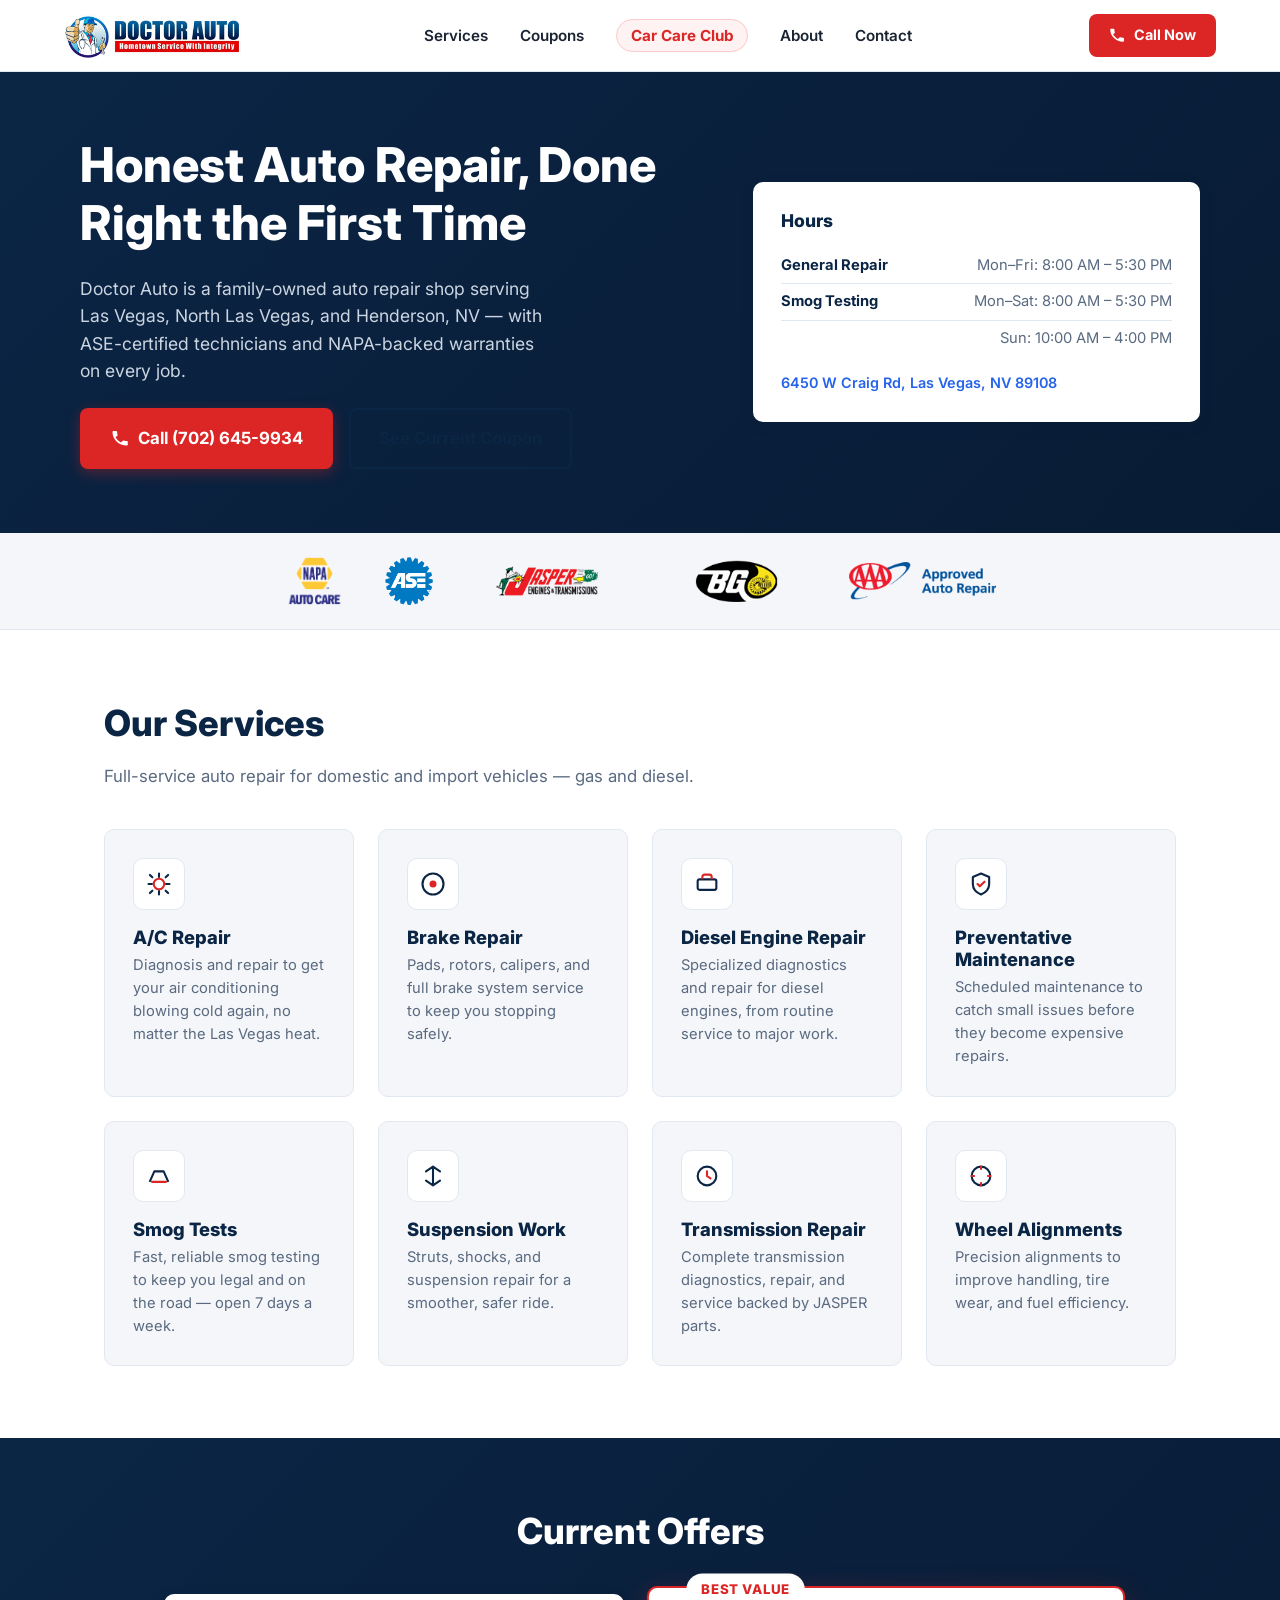
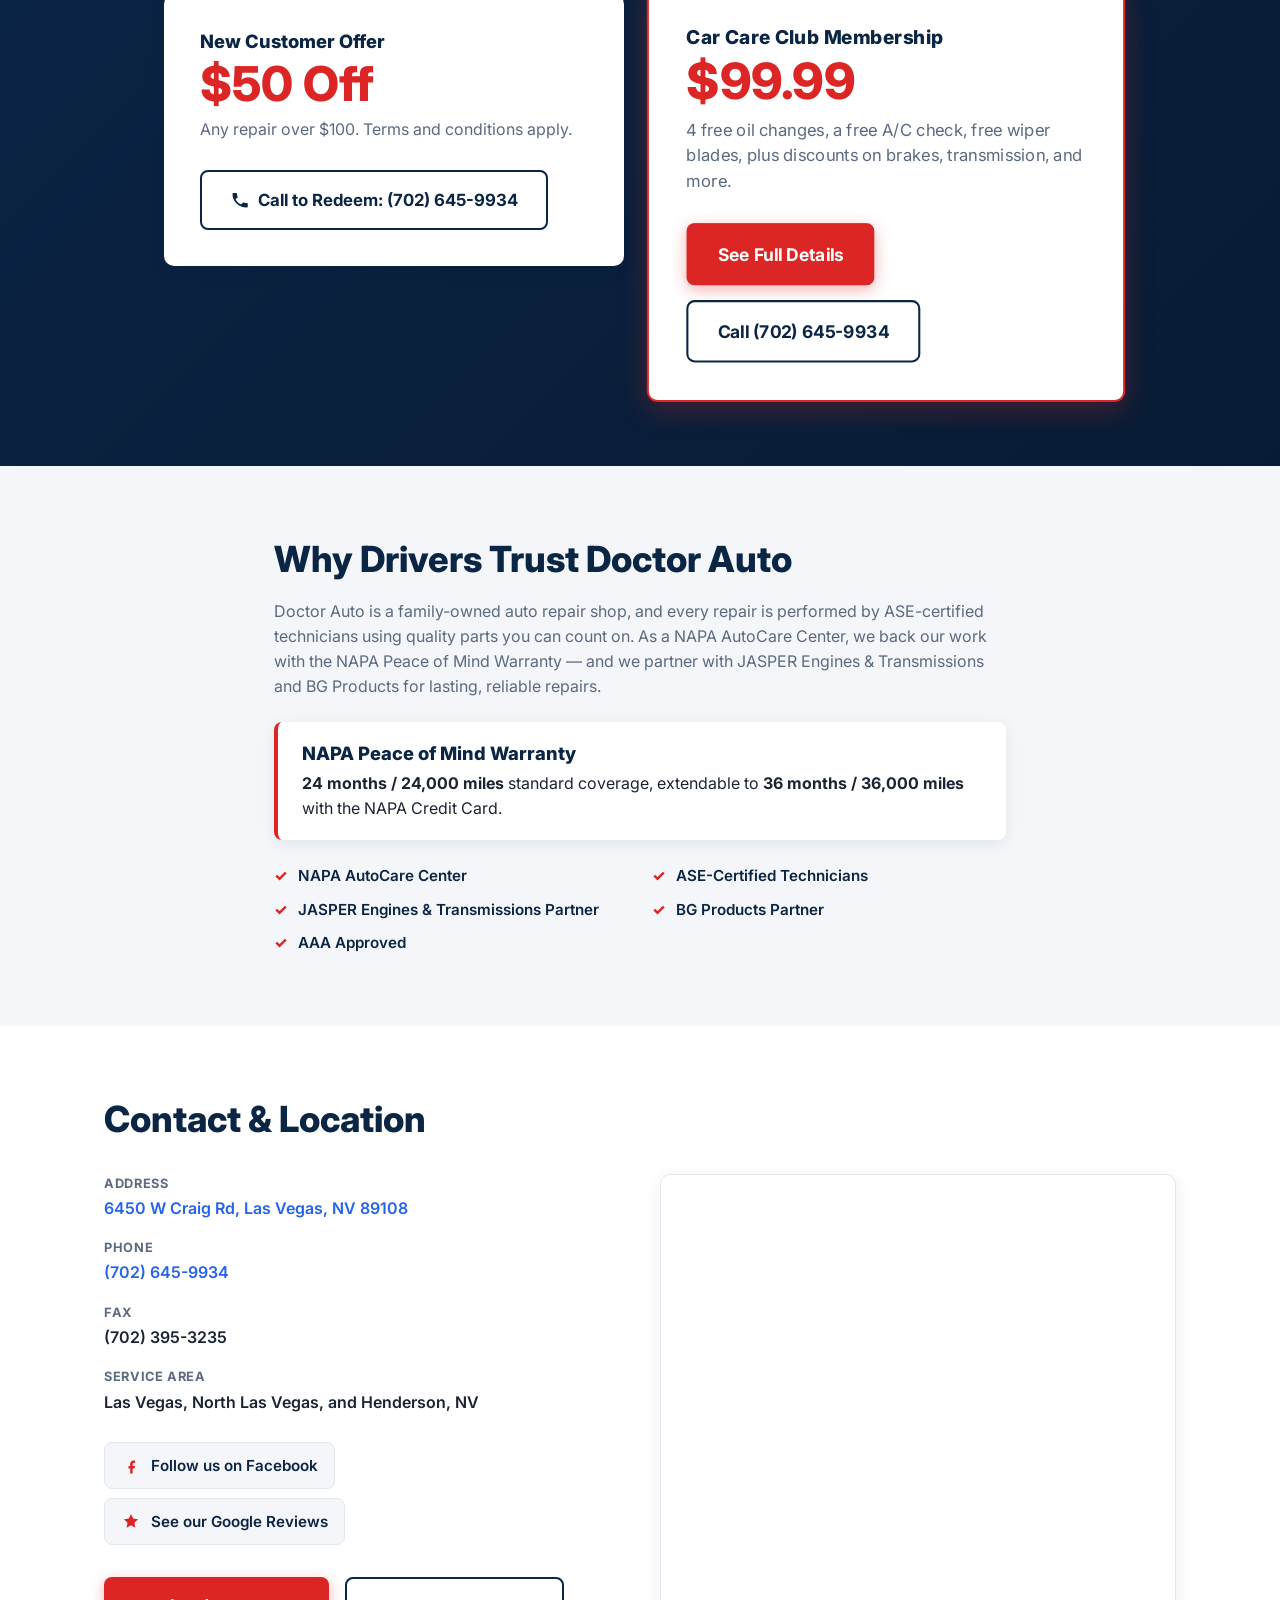
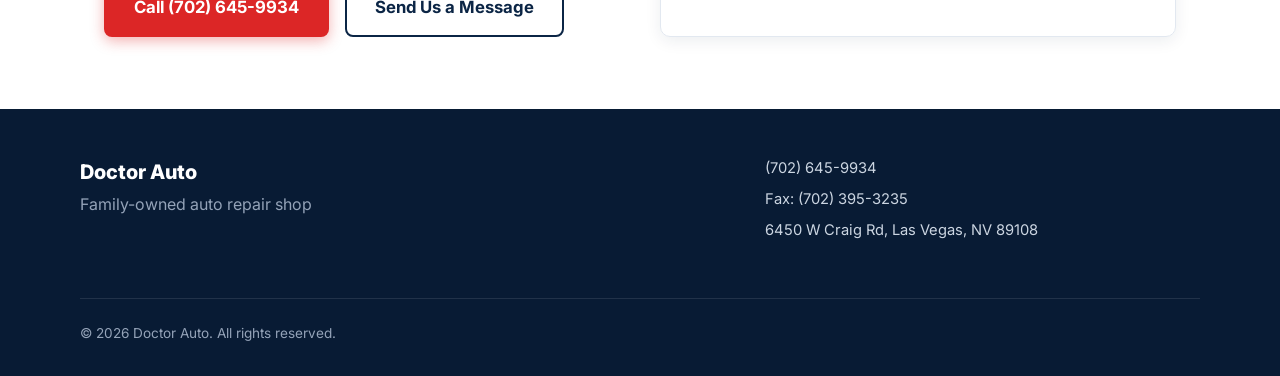
==== index.html @ 476d2a4f "Initial commit: Doctor Auto marketing site Single-page site with homepage, Car Care Club page, and F" ====
<!DOCTYPE html>
<html lang="en">
<head>
<meta charset="UTF-8">
<meta name="viewport" content="width=device-width, initial-scale=1.0">
<title>Doctor Auto | Auto Repair Las Vegas, NV</title>
<meta name="description" content="Doctor Auto is a family-owned auto repair shop in Las Vegas, NV serving Las Vegas, North Las Vegas, and Henderson. ASE-certified technicians, NAPA AutoCare Center. Brakes, transmissions, A/C, smog tests, and more.">
<meta name="theme-color" content="#0b2545">
<link rel="preconnect" href="https://fonts.googleapis.com">
<link rel="preconnect" href="https://fonts.gstatic.com" crossorigin>
<link href="https://fonts.googleapis.com/css2?family=Inter:wght@400;500;600;700;800&display=swap" rel="stylesheet">
<link rel="stylesheet" href="styles.css">
</head>
<body>

<a class="skip-link" href="#main">Skip to content</a>

<header class="site-header" id="site-header">
  <div class="header-inner">
    <a href="#top" class="logo" aria-label="Doctor Auto home">
      <img src="assets/logo.png" alt="Doctor Auto - Hometown Service With Integrity" class="logo-img" width="350" height="84">
    </a>

    <nav class="main-nav" id="main-nav" aria-label="Primary">
      <ul>
        <li><a href="#services">Services</a></li>
        <li><a href="#coupons">Coupons</a></li>
        <li><a href="car-care-club.html" class="nav-highlight">Car Care Club</a></li>
        <li><a href="#about">About</a></li>
        <li><a href="#contact">Contact</a></li>
      </ul>
    </nav>

    <div class="header-actions">
      <a class="btn btn-call" href="tel:+17026459934" aria-label="Call Doctor Auto now at (702) 645-9934">
        <svg aria-hidden="true" width="18" height="18" viewBox="0 0 24 24" fill="none"><path d="M6.6 10.8c1.4 2.8 3.8 5.2 6.6 6.6l2.2-2.2c.3-.3.7-.4 1.1-.3 1.2.4 2.5.6 3.8.6.6 0 1 .4 1 1V20c0 .6-.4 1-1 1C10.4 21 3 13.6 3 4.7c0-.6.4-1 1-1h3.5c.6 0 1 .4 1 1 0 1.3.2 2.6.6 3.8.1.4 0 .8-.3 1.1L6.6 10.8z" fill="currentColor"/></svg>
        <span>Call Now</span>
      </a>
      <button class="menu-toggle" id="menu-toggle" aria-label="Toggle navigation menu" aria-expanded="false" aria-controls="main-nav">
        <span></span><span></span><span></span>
      </button>
    </div>
  </div>
</header>

<main id="main">

  <!-- HERO -->
  <section class="hero" id="top">
    <div class="hero-inner">
      <div class="hero-copy">
        <h1>Honest Auto Repair, Done Right the First Time</h1>
        <p class="hero-sub">Doctor Auto is a family-owned auto repair shop serving Las Vegas, North Las Vegas, and Henderson, NV &mdash; with ASE-certified technicians and NAPA-backed warranties on every job.</p>
        <div class="hero-cta">
          <a class="btn btn-primary btn-lg" href="tel:+17026459934">
            <svg aria-hidden="true" width="20" height="20" viewBox="0 0 24 24" fill="none"><path d="M6.6 10.8c1.4 2.8 3.8 5.2 6.6 6.6l2.2-2.2c.3-.3.7-.4 1.1-.3 1.2.4 2.5.6 3.8.6.6 0 1 .4 1 1V20c0 .6-.4 1-1 1C10.4 21 3 13.6 3 4.7c0-.6.4-1 1-1h3.5c.6 0 1 .4 1 1 0 1.3.2 2.6.6 3.8.1.4 0 .8-.3 1.1L6.6 10.8z" fill="currentColor"/></svg>
            Call (702) 645-9934
          </a>
          <a class="btn btn-outline btn-lg" href="#coupons">See Current Coupon</a>
        </div>
      </div>

      <aside class="hours-card" aria-label="Business hours">
        <h2>Hours</h2>
        <dl>
          <div class="hours-row">
            <dt>General Repair</dt>
            <dd>Mon&ndash;Fri: 8:00 AM &ndash; 5:30 PM</dd>
          </div>
          <div class="hours-row">
            <dt>Smog Testing</dt>
            <dd>Mon&ndash;Sat: 8:00 AM &ndash; 5:30 PM</dd>
          </div>
          <div class="hours-row">
            <dt></dt>
            <dd>Sun: 10:00 AM &ndash; 4:00 PM</dd>
          </div>
        </dl>
        <a class="hours-address" href="https://maps.google.com/?q=6450+W+Craig+Rd,+Las+Vegas,+NV+89108" target="_blank" rel="noopener noreferrer">
          6450 W Craig Rd, Las Vegas, NV 89108
        </a>
      </aside>
    </div>
  </section>

  <!-- TRUST BAR -->
  <section class="trust-bar" aria-label="Certifications and partners">
    <div class="trust-inner">
      <img src="assets/napa-autocare.png" alt="NAPA AutoCare Center" class="trust-logo">
      <img src="assets/ase-certified.png" alt="ASE Certified Technicians" class="trust-logo">
      <img src="assets/jasper-engines.png" alt="JASPER Engines &amp; Transmissions" class="trust-logo">
      <img src="assets/bg-fluids.png" alt="BG Products" class="trust-logo">
      <img src="assets/aaa-approved.png" alt="AAA Approved" class="trust-logo">
    </div>
  </section>

  <!-- SERVICES -->
  <section class="services" id="services">
    <div class="section-inner">
      <h2>Our Services</h2>
      <p class="section-lead">Full-service auto repair for domestic and import vehicles &mdash; gas and diesel.</p>

      <div class="services-grid">

        <article class="service-card">
          <span class="service-icon" aria-hidden="true">
            <svg width="28" height="28" viewBox="0 0 24 24" fill="none"><path d="M12 3v3M12 18v3M4.2 4.2l2.1 2.1M17.7 17.7l2.1 2.1M3 12h3M18 12h3M4.2 19.8l2.1-2.1M17.7 6.3l2.1-2.1" stroke="#0b2545" stroke-width="1.8" stroke-linecap="round"/><circle cx="12" cy="12" r="4.5" stroke="#dc2626" stroke-width="1.8"/></svg>
          </span>
          <h3>A/C Repair</h3>
          <p>Diagnosis and repair to get your air conditioning blowing cold again, no matter the Las Vegas heat.</p>
        </article>

        <article class="service-card">
          <span class="service-icon" aria-hidden="true">
            <svg width="28" height="28" viewBox="0 0 24 24" fill="none"><circle cx="12" cy="12" r="9" stroke="#0b2545" stroke-width="1.8"/><circle cx="12" cy="12" r="3" fill="#dc2626"/></svg>
          </span>
          <h3>Brake Repair</h3>
          <p>Pads, rotors, calipers, and full brake system service to keep you stopping safely.</p>
        </article>

        <article class="service-card">
          <span class="service-icon" aria-hidden="true">
            <svg width="28" height="28" viewBox="0 0 24 24" fill="none"><rect x="4" y="8" width="16" height="9" rx="1.5" stroke="#0b2545" stroke-width="1.8"/><path d="M8 8V6a2 2 0 0 1 2-2h4a2 2 0 0 1 2 2v2" stroke="#dc2626" stroke-width="1.8"/></svg>
          </span>
          <h3>Diesel Engine Repair</h3>
          <p>Specialized diagnostics and repair for diesel engines, from routine service to major work.</p>
        </article>

        <article class="service-card">
          <span class="service-icon" aria-hidden="true">
            <svg width="28" height="28" viewBox="0 0 24 24" fill="none"><path d="M12 3l7 3v6c0 5-3.5 7.5-7 9-3.5-1.5-7-4-7-9V6l7-3z" stroke="#0b2545" stroke-width="1.8" stroke-linejoin="round"/><path d="M9 12l2 2 4-4" stroke="#dc2626" stroke-width="1.8" stroke-linecap="round" stroke-linejoin="round"/></svg>
          </span>
          <h3>Preventative Maintenance</h3>
          <p>Scheduled maintenance to catch small issues before they become expensive repairs.</p>
        </article>

        <article class="service-card">
          <span class="service-icon" aria-hidden="true">
            <svg width="28" height="28" viewBox="0 0 24 24" fill="none"><path d="M4 17l4-9h8l4 9" stroke="#0b2545" stroke-width="1.8" stroke-linejoin="round"/><path d="M6 17h12" stroke="#dc2626" stroke-width="1.8" stroke-linecap="round"/></svg>
          </span>
          <h3>Smog Tests</h3>
          <p>Fast, reliable smog testing to keep you legal and on the road &mdash; open 7 days a week.</p>
        </article>

        <article class="service-card">
          <span class="service-icon" aria-hidden="true">
            <svg width="28" height="28" viewBox="0 0 24 24" fill="none"><path d="M12 4v16M6 8l6-4 6 4M6 16l6 4 6-4" stroke="#0b2545" stroke-width="1.8" stroke-linecap="round" stroke-linejoin="round"/></svg>
          </span>
          <h3>Suspension Work</h3>
          <p>Struts, shocks, and suspension repair for a smoother, safer ride.</p>
        </article>

        <article class="service-card">
          <span class="service-icon" aria-hidden="true">
            <svg width="28" height="28" viewBox="0 0 24 24" fill="none"><circle cx="12" cy="12" r="8" stroke="#0b2545" stroke-width="1.8"/><path d="M12 8v4l3 2" stroke="#dc2626" stroke-width="1.8" stroke-linecap="round"/></svg>
          </span>
          <h3>Transmission Repair</h3>
          <p>Complete transmission diagnostics, repair, and service backed by JASPER parts.</p>
        </article>

        <article class="service-card">
          <span class="service-icon" aria-hidden="true">
            <svg width="28" height="28" viewBox="0 0 24 24" fill="none"><circle cx="12" cy="12" r="8" stroke="#0b2545" stroke-width="1.8"/><path d="M12 4v2M12 18v2M4 12h2M18 12h2" stroke="#dc2626" stroke-width="1.8" stroke-linecap="round"/></svg>
          </span>
          <h3>Wheel Alignments</h3>
          <p>Precision alignments to improve handling, tire wear, and fuel efficiency.</p>
        </article>

      </div>
    </div>
  </section>

  <!-- PROMO -->
  <section class="promo" id="coupons">
    <div class="promo-inner">
      <h2>Current Offers</h2>

      <div class="promo-grid">

        <article class="promo-card">
          <h3>New Customer Offer</h3>
          <p class="promo-amount">$50 Off</p>
          <p class="promo-detail">Any repair over $100. Terms and conditions apply.</p>
          <a class="btn btn-outline btn-lg" href="tel:+17026459934">
            <svg aria-hidden="true" width="20" height="20" viewBox="0 0 24 24" fill="none"><path d="M6.6 10.8c1.4 2.8 3.8 5.2 6.6 6.6l2.2-2.2c.3-.3.7-.4 1.1-.3 1.2.4 2.5.6 3.8.6.6 0 1 .4 1 1V20c0 .6-.4 1-1 1C10.4 21 3 13.6 3 4.7c0-.6.4-1 1-1h3.5c.6 0 1 .4 1 1 0 1.3.2 2.6.6 3.8.1.4 0 .8-.3 1.1L6.6 10.8z" fill="currentColor"/></svg>
            Call to Redeem: (702) 645-9934
          </a>
        </article>

        <article class="promo-card promo-card-featured">
          <span class="promo-badge">Best Value</span>
          <h3>Car Care Club Membership</h3>
          <p class="promo-amount">$99.99</p>
          <p class="promo-detail">4 free oil changes, a free A/C check, free wiper blades, plus discounts on brakes, transmission, and more.</p>
          <div class="promo-card-actions">
            <a class="btn btn-primary btn-lg" href="car-care-club.html">See Full Details</a>
            <a class="btn btn-outline btn-lg" href="tel:+17026459934">Call (702) 645-9934</a>
          </div>
        </article>

      </div>
    </div>
  </section>

  <!-- ABOUT -->
  <section class="about" id="about">
    <div class="section-inner about-inner">
      <div class="about-copy">
        <h2>Why Drivers Trust Doctor Auto</h2>
        <p>Doctor Auto is a family-owned auto repair shop, and every repair is performed by ASE-certified technicians using quality parts you can count on. As a NAPA AutoCare Center, we back our work with the NAPA Peace of Mind Warranty &mdash; and we partner with JASPER Engines &amp; Transmissions and BG Products for lasting, reliable repairs.</p>

        <div class="warranty-callout">
          <h3>NAPA Peace of Mind Warranty</h3>
          <p><strong>24 months / 24,000 miles</strong> standard coverage, extendable to <strong>36 months / 36,000 miles</strong> with the NAPA Credit Card.</p>
        </div>

        <ul class="credential-list">
          <li>NAPA AutoCare Center</li>
          <li>ASE-Certified Technicians</li>
          <li>JASPER Engines &amp; Transmissions Partner</li>
          <li>BG Products Partner</li>
          <li>AAA Approved</li>
        </ul>
      </div>
    </div>
  </section>

  <!-- CONTACT -->
  <section class="contact" id="contact">
    <div class="section-inner">
      <h2>Contact &amp; Location</h2>
      <div class="contact-grid">
        <div class="contact-info">
          <ul class="contact-list">
            <li>
              <span class="contact-label">Address</span>
              <a href="https://maps.google.com/?q=6450+W+Craig+Rd,+Las+Vegas,+NV+89108" target="_blank" rel="noopener noreferrer">6450 W Craig Rd, Las Vegas, NV 89108</a>
            </li>
            <li>
              <span class="contact-label">Phone</span>
              <a href="tel:+17026459934">(702) 645-9934</a>
            </li>
            <li>
              <span class="contact-label">Fax</span>
              <span>(702) 395-3235</span>
            </li>
            <li>
              <span class="contact-label">Service Area</span>
              <span>Las Vegas, North Las Vegas, and Henderson, NV</span>
            </li>
          </ul>

          <ul class="social-links" aria-label="Doctor Auto on social media">
            <li>
              <a href="https://www.facebook.com/DrAutoCraigRd" target="_blank" rel="noopener noreferrer" aria-label="Doctor Auto on Facebook">
                <svg aria-hidden="true" width="20" height="20" viewBox="0 0 24 24" fill="none"><path d="M15 8.5h2V5.5h-2c-2.2 0-4 1.8-4 4V12H9v3h2v6h3v-6h2.3l.7-3H14v-2c0-.6.4-1.5 1-1.5z" fill="currentColor"/></svg>
                Follow us on Facebook
              </a>
            </li>
            <li>
              <a href="https://www.google.com/search?q=Doctor+Auto+Las+Vegas+Reviews" target="_blank" rel="noopener noreferrer" aria-label="Doctor Auto reviews on Google">
                <svg aria-hidden="true" width="20" height="20" viewBox="0 0 24 24" fill="none"><path d="M12 2.5l2.6 5.4 5.9.8-4.3 4.2 1 5.9L12 15.9l-5.2 2.9 1-5.9-4.3-4.2 5.9-.8L12 2.5z" fill="currentColor"/></svg>
                See our Google Reviews
              </a>
            </li>
          </ul>

          <div class="contact-cta-row">
            <a class="btn btn-primary btn-lg" href="tel:+17026459934">Call (702) 645-9934</a>
            <a class="btn btn-outline btn-lg" href="contact.html">Send Us a Message</a>
          </div>
        </div>

        <div class="map-wrap">
          <iframe
            title="Map showing Doctor Auto location at 6450 W Craig Rd, Las Vegas, NV 89108"
            src="https://www.google.com/maps?q=6450+W+Craig+Rd,+Las+Vegas,+NV+89108&output=embed"
            width="100%" height="100%" style="border:0;" allowfullscreen="" loading="lazy"
            referrerpolicy="no-referrer-when-downgrade">
          </iframe>
        </div>
      </div>
    </div>
  </section>

</main>

<footer class="site-footer">
  <div class="footer-inner">
    <div class="footer-brand">
      <span class="logo-text">Doctor Auto</span>
      <p>Family-owned auto repair shop</p>
    </div>
    <ul class="footer-contact">
      <li><a href="tel:+17026459934">(702) 645-9934</a></li>
      <li>Fax: (702) 395-3235</li>
      <li><a href="https://maps.google.com/?q=6450+W+Craig+Rd,+Las+Vegas,+NV+89108" target="_blank" rel="noopener noreferrer">6450 W Craig Rd, Las Vegas, NV 89108</a></li>
    </ul>
    <p class="footer-copy">&copy; <span id="year"></span> Doctor Auto. All rights reserved.</p>
  </div>
</footer>

<script src="script.js"></script>
</body>
</html>
---- styles.css ----
/* ---------- Reset & base ---------- */
*, *::before, *::after { box-sizing: border-box; }
html, body { margin: 0; padding: 0; }
img { max-width: 100%; display: block; }
ul { list-style: none; margin: 0; padding: 0; }
a { text-decoration: none; color: inherit; }

:root {
  --navy: #0b2545;
  --navy-dark: #081b34;
  --blue: #2563eb;
  --red: #dc2626;
  --red-dark: #b91c1c;
  --bg: #ffffff;
  --bg-alt: #f4f6f9;
  --text: #1a2433;
  --text-muted: #5a6a80;
  --border: #e2e8f0;
  --radius: 10px;
  --shadow: 0 4px 16px rgba(11, 37, 69, 0.08);
  --header-h: 72px;
}

body {
  font-family: 'Inter', -apple-system, BlinkMacSystemFont, 'Segoe UI', Roboto, sans-serif;
  color: var(--text);
  background: var(--bg);
  line-height: 1.55;
  -webkit-font-smoothing: antialiased;
}

h1, h2, h3 { font-weight: 800; color: var(--navy); line-height: 1.2; margin: 0 0 0.5em; }
h1 { font-size: clamp(2rem, 4.5vw, 3rem); }
h2 { font-size: clamp(1.6rem, 3.5vw, 2.25rem); }
h3 { font-size: 1.15rem; }
p { margin: 0 0 1em; color: var(--text-muted); }

.section-inner { max-width: 1120px; margin: 0 auto; padding: 4.5rem 1.5rem; }
.section-lead { max-width: 640px; font-size: 1.05rem; }

.skip-link {
  position: absolute; left: -999px; top: 0;
  background: var(--navy); color: #fff; padding: 0.75rem 1.25rem;
  z-index: 200; border-radius: 0 0 8px 0;
}
.skip-link:focus { left: 0; }

/* ---------- Buttons ---------- */
.btn {
  display: inline-flex; align-items: center; justify-content: center; gap: 0.5rem;
  font-weight: 700; font-size: 0.95rem; padding: 0.7rem 1.3rem;
  border-radius: 8px; border: 2px solid transparent; cursor: pointer;
  transition: transform 0.15s ease, box-shadow 0.15s ease, background-color 0.15s ease;
  white-space: nowrap;
}
.btn:hover { transform: translateY(-1px); }
.btn-lg { padding: 0.95rem 1.75rem; font-size: 1.05rem; }
.btn-primary { background: var(--red); color: #fff; box-shadow: 0 4px 14px rgba(220, 38, 38, 0.35); }
.btn-primary:hover { background: var(--red-dark); }
.btn-outline { background: transparent; color: var(--navy); border-color: var(--navy); }
.btn-outline:hover { background: var(--navy); color: #fff; }
.btn-call { background: var(--red); color: #fff; padding: 0.55rem 1.1rem; font-size: 0.9rem; }
.btn-call:hover { background: var(--red-dark); }

/* ---------- Header ---------- */
.site-header {
  position: sticky; top: 0; z-index: 100;
  background: rgba(255, 255, 255, 0.97);
  backdrop-filter: blur(6px);
  border-bottom: 1px solid var(--border);
  height: var(--header-h);
}
.header-inner {
  max-width: 1200px; margin: 0 auto; height: 100%;
  display: flex; align-items: center; justify-content: space-between;
  padding: 0 1.5rem;
}
.logo { display: flex; align-items: center; gap: 0.6rem; }
.logo-text { font-weight: 800; font-size: 1.25rem; color: var(--navy); }
.logo-img { height: 44px; width: auto; }

.main-nav ul { display: flex; gap: 2rem; }
.main-nav a {
  font-weight: 600; font-size: 0.95rem; color: var(--text);
  padding: 0.5rem 0; border-bottom: 2px solid transparent;
  transition: color 0.15s ease, border-color 0.15s ease;
}
.main-nav a:hover { color: var(--red); border-color: var(--red); }
.main-nav a.nav-highlight {
  color: var(--red); font-weight: 700;
  background: #fef2f2; border: 1px solid #fecaca;
  padding: 0.4rem 0.85rem; border-radius: 999px;
}
.main-nav a.nav-highlight:hover { background: var(--red); color: #fff; border-color: var(--red); }
.main-nav a.nav-current { background: var(--red); color: #fff; border-color: var(--red); }

.header-actions { display: flex; align-items: center; gap: 1rem; }

.menu-toggle {
  display: none; flex-direction: column; justify-content: center; gap: 5px;
  width: 40px; height: 40px; background: none; border: none; cursor: pointer;
  padding: 0;
}
.menu-toggle span {
  display: block; width: 24px; height: 2.5px; background: var(--navy);
  border-radius: 2px; transition: transform 0.2s ease, opacity 0.2s ease;
}
.menu-toggle[aria-expanded="true"] span:nth-child(1) { transform: translateY(7.5px) rotate(45deg); }
.menu-toggle[aria-expanded="true"] span:nth-child(2) { opacity: 0; }
.menu-toggle[aria-expanded="true"] span:nth-child(3) { transform: translateY(-7.5px) rotate(-45deg); }

/* ---------- Hero ---------- */
.hero {
  background: linear-gradient(135deg, var(--navy) 0%, var(--navy-dark) 100%);
  color: #fff;
  padding: 4rem 1.5rem;
}
.hero-inner {
  max-width: 1120px; margin: 0 auto;
  display: grid; grid-template-columns: 1.4fr 1fr; gap: 3rem; align-items: center;
}
.hero h1 { color: #fff; }
.hero-sub { color: #cbd5e1; font-size: 1.1rem; max-width: 42ch; }
.hero-cta { display: flex; flex-wrap: wrap; gap: 1rem; margin-top: 1.5rem; }

.hours-card {
  background: #fff; color: var(--text);
  border-radius: var(--radius); padding: 1.75rem;
  box-shadow: var(--shadow);
}
.hours-card h2 { font-size: 1.1rem; margin-bottom: 1rem; }
.hours-row {
  display: flex; justify-content: space-between; gap: 1rem;
  padding: 0.4rem 0; border-bottom: 1px solid var(--border);
  font-size: 0.92rem;
}
.hours-row:last-of-type { border-bottom: none; }
.hours-row dt { font-weight: 700; color: var(--navy); }
.hours-row dd { margin: 0; text-align: right; color: var(--text-muted); }
.hours-address {
  display: block; margin-top: 1rem; font-weight: 600; color: var(--blue);
  font-size: 0.9rem;
}
.hours-address:hover { text-decoration: underline; }

/* ---------- Trust bar ---------- */
.trust-bar { background: var(--bg-alt); border-bottom: 1px solid var(--border); }
.trust-inner {
  max-width: 1120px; margin: 0 auto; padding: 1.5rem;
  display: flex; flex-wrap: wrap; justify-content: center; align-items: center; gap: 1.5rem 2.5rem;
}
.trust-logo {
  height: 48px; width: auto; object-fit: contain;
}

/* ---------- Services ---------- */
.services { background: var(--bg); }
.services-grid {
  display: grid; grid-template-columns: repeat(4, 1fr); gap: 1.5rem; margin-top: 2.5rem;
}
.service-card {
  background: var(--bg-alt); border: 1px solid var(--border);
  border-radius: var(--radius); padding: 1.75rem;
  transition: transform 0.15s ease, box-shadow 0.15s ease;
}
.service-card:hover { transform: translateY(-3px); box-shadow: var(--shadow); }
.service-icon {
  display: inline-flex; align-items: center; justify-content: center;
  width: 52px; height: 52px; border-radius: 10px;
  background: #fff; border: 1px solid var(--border); margin-bottom: 1rem;
}
.service-card h3 { margin-bottom: 0.4rem; }
.service-card p { margin: 0; font-size: 0.92rem; }

/* ---------- Promo ---------- */
.promo {
  background: linear-gradient(135deg, var(--navy) 0%, var(--navy-dark) 100%);
  color: #fff; text-align: center;
}
.promo-inner { max-width: 1000px; margin: 0 auto; padding: 4.5rem 1.5rem; }
.promo h2 { color: #fff; margin-bottom: 2.5rem; }

.promo-grid {
  display: grid; grid-template-columns: 1fr 1fr; gap: 2rem; align-items: start;
  text-align: left;
}
.promo-card {
  background: #fff; color: var(--text);
  border-radius: var(--radius); padding: 2.25rem;
  box-shadow: var(--shadow);
}
.promo-card h3 { margin-bottom: 0.5rem; }
.promo-card .promo-amount {
  font-size: clamp(2.25rem, 5vw, 3rem); font-weight: 800; color: var(--red);
  margin: 0.15rem 0 0.6rem; line-height: 1;
}
.promo-card .promo-detail { color: var(--text-muted); margin-bottom: 1.75rem; }

.promo-card-featured {
  position: relative;
  border: 2px solid var(--red);
  box-shadow: 0 8px 28px rgba(220, 38, 38, 0.28);
  transform: scale(1.04);
}
.promo-card-featured .promo-badge {
  position: absolute; top: -14px; left: 2.25rem;
}
.promo-card-actions { display: flex; flex-wrap: wrap; gap: 0.85rem; }

/* ---------- Car Care Club page ---------- */
.promo-badge {
  display: inline-block; background: #fff; color: var(--red);
  font-weight: 800; font-size: 0.8rem; letter-spacing: 0.04em; text-transform: uppercase;
  padding: 0.35rem 0.9rem; border-radius: 999px; margin-bottom: 1rem;
}
.club-hero {
  background: linear-gradient(135deg, var(--navy) 0%, var(--navy-dark) 100%);
  color: #fff; text-align: center;
}
.club-hero-inner { max-width: 700px; margin: 0 auto; padding: 4.5rem 1.5rem 4rem; }
.club-hero h1 { color: #fff; }
.club-hero-price { font-size: clamp(2.75rem, 8vw, 4rem); font-weight: 800; margin: 0.25rem 0 1rem; color: var(--red); line-height: 1; }
.club-hero-sub { color: #cbd5e1; max-width: 48ch; margin-left: auto; margin-right: auto; }
.club-hero-phone {
  display: block; margin-top: 0.75rem;
  font-size: clamp(1.5rem, 4vw, 2rem); font-weight: 800; color: #fff;
}
.club-hero-phone:hover { color: var(--red); }

.club-details { background: var(--bg); }
.club-details-inner { max-width: 760px; }
.club-block { margin-bottom: 3rem; }
.club-list { display: flex; flex-direction: column; gap: 0.75rem; margin-top: 1.25rem; }
.club-list li {
  font-weight: 600; color: var(--text); background: var(--bg-alt);
  border: 1px solid var(--border); border-radius: 8px;
  padding: 0.9rem 1.1rem 0.9rem 2.6rem; position: relative; font-size: 0.98rem;
}
.club-list-check li::before {
  content: "\2713"; position: absolute; left: 1.1rem; top: 0.9rem;
  color: #fff; background: var(--red); width: 20px; height: 20px; border-radius: 50%;
  display: flex; align-items: center; justify-content: center; font-size: 0.7rem; font-weight: 800;
}
.club-list-discount li::before {
  content: "%"; position: absolute; left: 1.1rem; top: 0.9rem;
  color: #fff; background: var(--blue); width: 20px; height: 20px; border-radius: 50%;
  display: flex; align-items: center; justify-content: center; font-size: 0.7rem; font-weight: 800;
}
.club-cta {
  text-align: center; background: var(--bg-alt); border: 1px solid var(--border);
  border-radius: var(--radius); padding: 2.5rem 1.5rem;
}
.club-cta-text { font-weight: 600; color: var(--text); margin-bottom: 1.25rem; }
.club-back-link { display: block; margin-top: 1.25rem; font-weight: 600; color: var(--blue); }
.club-back-link:hover { text-decoration: underline; }
.club-back-link-wrap { text-align: center; }

/* ---------- About ---------- */
.about { background: var(--bg-alt); }
.about-inner { max-width: 780px; }
.warranty-callout {
  background: #fff; border-left: 4px solid var(--red);
  border-radius: 8px; padding: 1.25rem 1.5rem; margin: 1.5rem 0;
  box-shadow: var(--shadow);
}
.warranty-callout h3 { margin-bottom: 0.4rem; }
.warranty-callout p { margin: 0; color: var(--text); }
.credential-list { display: grid; grid-template-columns: 1fr 1fr; gap: 0.6rem 1.5rem; margin-top: 1.5rem; }
.credential-list li {
  font-weight: 600; color: var(--navy); padding-left: 1.5rem; position: relative; font-size: 0.95rem;
}
.credential-list li::before {
  content: "✓"; position: absolute; left: 0; color: var(--red); font-weight: 800;
}

/* ---------- Contact ---------- */
.contact { background: var(--bg); }
.contact-grid {
  display: grid; grid-template-columns: 1fr 1fr; gap: 2.5rem; align-items: stretch;
  margin-top: 2rem;
}
.contact-info { display: flex; flex-direction: column; justify-content: space-between; }
.contact-list { display: flex; flex-direction: column; gap: 1.1rem; margin-bottom: 1.75rem; }
.contact-label { display: block; font-size: 0.8rem; font-weight: 700; text-transform: uppercase; letter-spacing: 0.05em; color: var(--text-muted); margin-bottom: 0.15rem; }
.contact-list a { color: var(--blue); font-weight: 600; }
.contact-list a:hover { text-decoration: underline; }
.contact-list span:not(.contact-label) { font-weight: 600; color: var(--text); }
.contact-info > .btn { align-self: flex-start; }
.contact-cta-row { display: flex; flex-wrap: wrap; gap: 1rem; }

.social-links { display: flex; flex-direction: column; gap: 0.6rem; margin-bottom: 2rem; }
.social-links a {
  display: inline-flex; align-items: center; gap: 0.6rem;
  font-weight: 600; font-size: 0.95rem; color: var(--navy);
  background: var(--bg-alt); border: 1px solid var(--border);
  padding: 0.65rem 1rem; border-radius: 8px; width: fit-content;
  transition: background-color 0.15s ease, border-color 0.15s ease, transform 0.15s ease;
}
.social-links a:hover { background: #fff; border-color: var(--blue); transform: translateY(-1px); }
.social-links svg { color: var(--red); flex-shrink: 0; }

.map-wrap {
  min-height: 320px; border-radius: var(--radius); overflow: hidden;
  box-shadow: var(--shadow); border: 1px solid var(--border);
}
.map-wrap iframe { width: 100%; height: 100%; min-height: 320px; }

.contact-form-wrap {
  max-width: 640px; margin: 3rem auto 0;
  background: var(--bg-alt); border: 1px solid var(--border);
  border-radius: var(--radius); padding: 2.25rem;
}
.contact-form-wrap h3 { margin-bottom: 1.5rem; }
.contact-form { display: flex; flex-direction: column; gap: 1.1rem; }
.form-row { display: flex; flex-direction: column; gap: 0.4rem; }
.form-row label { font-weight: 600; font-size: 0.9rem; color: var(--navy); }
.form-row input, .form-row textarea {
  font-family: inherit; font-size: 0.95rem; color: var(--text);
  background: #fff; border: 1px solid var(--border); border-radius: 8px;
  padding: 0.65rem 0.85rem; resize: vertical;
}
.form-row input:focus, .form-row textarea:focus {
  outline: none; border-color: var(--blue); box-shadow: 0 0 0 3px rgba(37, 99, 235, 0.15);
}
.contact-form .btn { align-self: flex-start; }

.form-honeypot {
  position: absolute; width: 1px; height: 1px; overflow: hidden;
  clip: rect(0 0 0 0); white-space: nowrap;
}

.form-status { margin: 0; font-weight: 600; font-size: 0.92rem; min-height: 1.2em; }
.form-status-pending { color: var(--text-muted); }
.form-status-success { color: #16a34a; }
.form-status-error { color: var(--red); }

/* ---------- Footer ---------- */
.site-footer { background: var(--navy-dark); color: #cbd5e1; padding: 3rem 1.5rem 2rem; }
.footer-inner {
  max-width: 1120px; margin: 0 auto;
  display: grid; grid-template-columns: 1.5fr 1fr; gap: 2rem;
}
.footer-brand .logo-text { color: #fff; }
.footer-brand p { color: #94a3b8; margin: 0.25rem 0 0; }
.footer-contact { display: flex; flex-direction: column; gap: 0.5rem; font-size: 0.92rem; }
.footer-contact a { color: #cbd5e1; }
.footer-contact a:hover { color: #fff; text-decoration: underline; }
.footer-copy {
  grid-column: 1 / -1; margin: 1.5rem 0 0; padding-top: 1.5rem;
  border-top: 1px solid rgba(255,255,255,0.1); font-size: 0.85rem; color: #94a3b8;
}

/* ---------- Responsive ---------- */
@media (max-width: 960px) {
  .services-grid { grid-template-columns: repeat(2, 1fr); }
  .hero-inner { grid-template-columns: 1fr; }
  .contact-grid { grid-template-columns: 1fr; }
  .footer-inner { grid-template-columns: 1fr; }
  .promo-grid { grid-template-columns: 1fr; max-width: 480px; margin: 0 auto; }
  .promo-card-featured { transform: none; order: -1; }
}

@media (max-width: 720px) {
  .main-nav {
    position: fixed; top: var(--header-h); left: 0; right: 0;
    background: #fff; border-bottom: 1px solid var(--border);
    max-height: 0; overflow: hidden; transition: max-height 0.25s ease;
    box-shadow: 0 8px 16px rgba(11,37,69,0.08);
  }
  .main-nav.open { max-height: 320px; }
  .main-nav ul { flex-direction: column; gap: 0; padding: 0.5rem 1.5rem 1rem; }
  .main-nav a { display: block; padding: 0.85rem 0; border-bottom: 1px solid var(--border); }
  .menu-toggle { display: flex; }
  .header-actions { gap: 0.5rem; }
  .btn-call span { display: none; }
  .btn-call { padding: 0.6rem; border-radius: 50%; }
  .btn-call svg { margin: 0; }
  .logo-img { height: 34px; }
}

@media (max-width: 600px) {
  .services-grid { grid-template-columns: 1fr; }
  .credential-list { grid-template-columns: 1fr; }
  .hero-cta { flex-direction: column; align-items: stretch; }
  .hero-cta .btn { text-align: center; }
  .section-inner { padding: 3rem 1.25rem; }
}
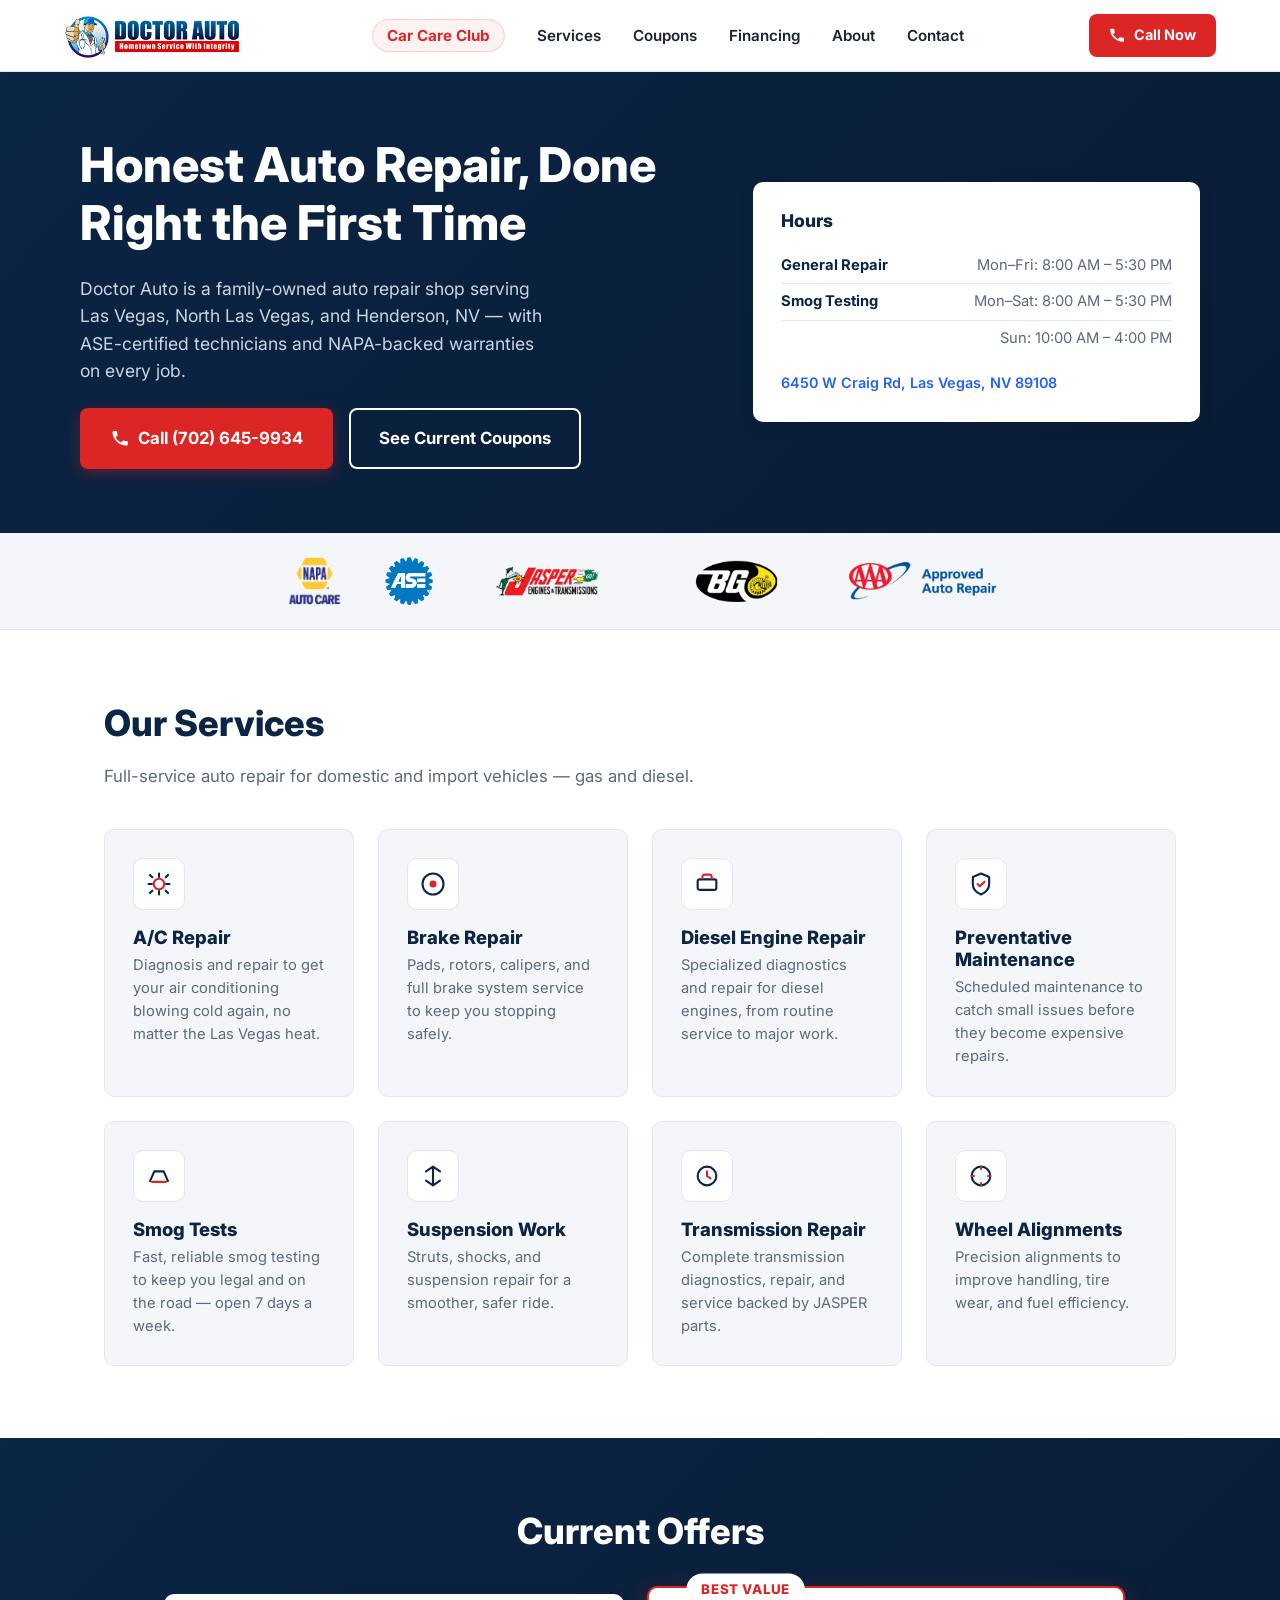
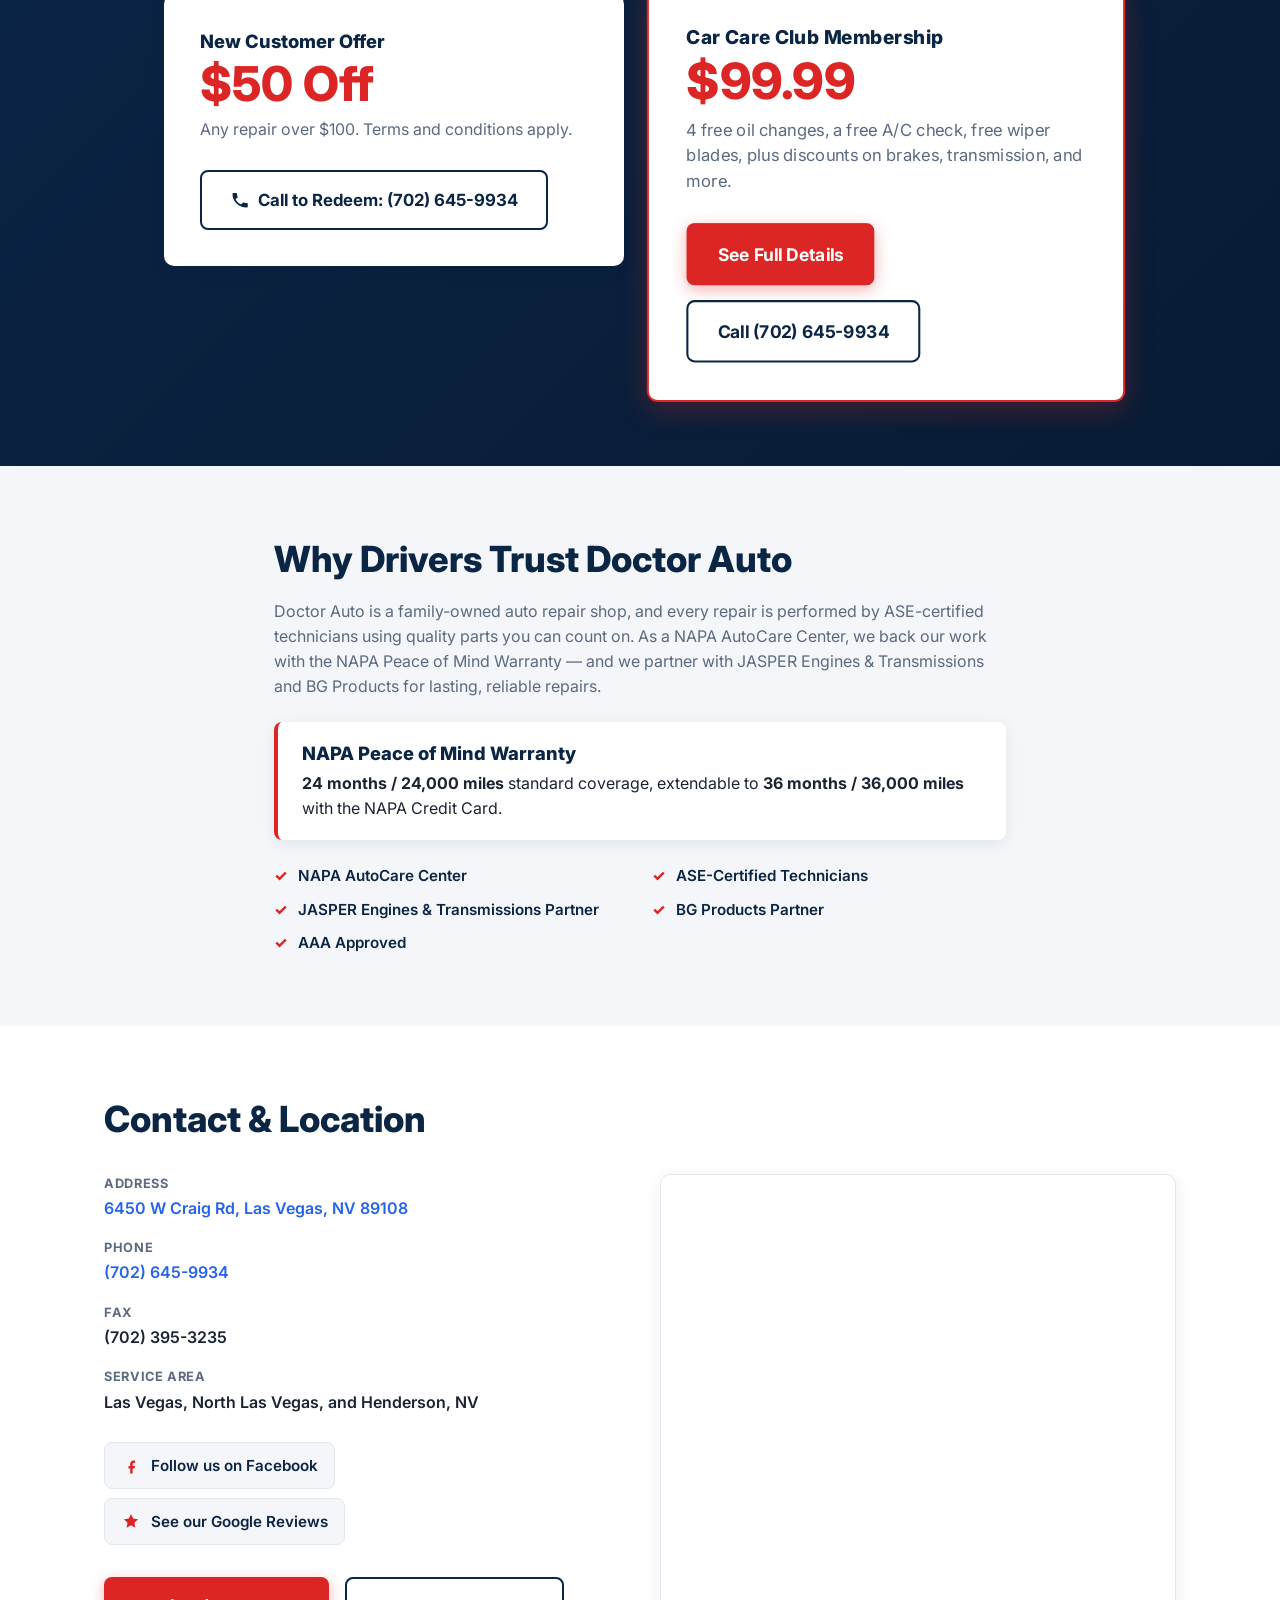
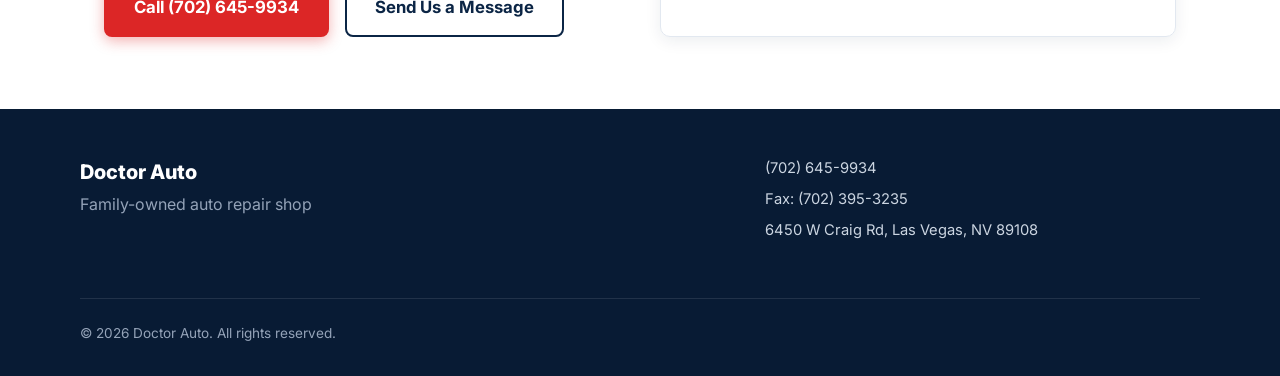
==== commit 8b731f14: "Update 1.0" ====
--- a/index.html
+++ b/index.html
@@ -23,9 +23,10 @@
 
     <nav class="main-nav" id="main-nav" aria-label="Primary">
       <ul>
+        <li><a href="car-care-club.html" class="nav-highlight">Car Care Club</a></li>
         <li><a href="#services">Services</a></li>
         <li><a href="#coupons">Coupons</a></li>
-        <li><a href="car-care-club.html" class="nav-highlight">Car Care Club</a></li>
+        <li><a href="financing.html">Financing</a></li>
         <li><a href="#about">About</a></li>
         <li><a href="#contact">Contact</a></li>
       </ul>
@@ -56,7 +57,7 @@
             <svg aria-hidden="true" width="20" height="20" viewBox="0 0 24 24" fill="none"><path d="M6.6 10.8c1.4 2.8 3.8 5.2 6.6 6.6l2.2-2.2c.3-.3.7-.4 1.1-.3 1.2.4 2.5.6 3.8.6.6 0 1 .4 1 1V20c0 .6-.4 1-1 1C10.4 21 3 13.6 3 4.7c0-.6.4-1 1-1h3.5c.6 0 1 .4 1 1 0 1.3.2 2.6.6 3.8.1.4 0 .8-.3 1.1L6.6 10.8z" fill="currentColor"/></svg>
             Call (702) 645-9934
           </a>
-          <a class="btn btn-outline btn-lg" href="#coupons">See Current Coupon</a>
+          <a class="btn btn-outline-light btn-lg" href="#coupons">See Current Coupons</a>
         </div>
       </div>
 
--- a/styles.css
+++ b/styles.css
@@ -59,6 +59,8 @@
 .btn-primary:hover { background: var(--red-dark); }
 .btn-outline { background: transparent; color: var(--navy); border-color: var(--navy); }
 .btn-outline:hover { background: var(--navy); color: #fff; }
+.btn-outline-light { background: transparent; color: #fff; border-color: #fff; }
+.btn-outline-light:hover { background: #fff; color: var(--navy); }
 .btn-call { background: var(--red); color: #fff; padding: 0.55rem 1.1rem; font-size: 0.9rem; }
 .btn-call:hover { background: var(--red-dark); }
 
@@ -92,7 +94,10 @@
   padding: 0.4rem 0.85rem; border-radius: 999px;
 }
 .main-nav a.nav-highlight:hover { background: var(--red); color: #fff; border-color: var(--red); }
-.main-nav a.nav-current { background: var(--red); color: #fff; border-color: var(--red); }
+.main-nav a.nav-current {
+  background: var(--red); color: #fff; border-color: var(--red);
+  padding-left: 0.6rem; padding-right: 0.6rem; border-radius: 4px;
+}
 
 .header-actions { display: flex; align-items: center; gap: 1rem; }
 
@@ -255,6 +260,33 @@
 .club-back-link:hover { text-decoration: underline; }
 .club-back-link-wrap { text-align: center; }
 
+/* ---------- Financing page ---------- */
+.finance-details-inner { max-width: 1000px; }
+.finance-grid { display: grid; grid-template-columns: 1fr 1fr; gap: 2rem; align-items: start; }
+.finance-card {
+  background: var(--bg-alt); border: 1px solid var(--border);
+  border-radius: var(--radius); padding: 2rem;
+}
+.finance-card-img { width: 220px; margin: 0 auto 1.5rem; border-radius: 8px; box-shadow: var(--shadow); }
+.finance-card h2 { text-align: center; }
+.finance-card-tagline { text-align: center; margin-bottom: 1.5rem; }
+.finance-card .club-list { margin-top: 0; margin-bottom: 1.5rem; }
+.finance-card .club-list li { background: #fff; }
+.finance-warranty-callout {
+  background: #fff; border-left: 4px solid var(--red);
+  border-radius: 8px; padding: 1rem 1.25rem; margin-bottom: 1.5rem;
+  font-size: 0.92rem; color: var(--text); font-weight: 500;
+}
+.finance-card-actions { display: flex; flex-wrap: wrap; gap: 0.85rem; margin-bottom: 1.5rem; }
+.finance-card-help {
+  background: #fff; border: 1px solid var(--border); border-radius: 8px;
+  padding: 1.1rem 1.25rem; margin-bottom: 1.25rem;
+}
+.finance-card-help h3 { font-size: 1rem; margin-bottom: 0.5rem; }
+.finance-card-help p { font-size: 0.88rem; margin-bottom: 0.4rem; }
+.finance-card-help p:last-child { margin-bottom: 0; }
+.finance-disclaimer { font-size: 0.78rem; color: var(--text-muted); margin: 0; }
+
 /* ---------- About ---------- */
 .about { background: var(--bg-alt); }
 .about-inner { max-width: 780px; }
@@ -358,6 +390,7 @@
   .footer-inner { grid-template-columns: 1fr; }
   .promo-grid { grid-template-columns: 1fr; max-width: 480px; margin: 0 auto; }
   .promo-card-featured { transform: none; order: -1; }
+  .finance-grid { grid-template-columns: 1fr; max-width: 480px; margin: 0 auto; }
 }
 
 @media (max-width: 720px) {
@@ -370,6 +403,15 @@
   .main-nav.open { max-height: 320px; }
   .main-nav ul { flex-direction: column; gap: 0; padding: 0.5rem 1.5rem 1rem; }
   .main-nav a { display: block; padding: 0.85rem 0; border-bottom: 1px solid var(--border); }
+  .main-nav a.nav-highlight {
+    border-radius: 0; border: none;
+    padding: 0.85rem 1.5rem; margin: 0 -1.5rem;
+    border-bottom: 1px solid var(--border);
+  }
+  .main-nav a.nav-current {
+    border-radius: 0; padding: 0.85rem 1.5rem; margin: 0 -1.5rem;
+    border-bottom: 1px solid var(--border);
+  }
   .menu-toggle { display: flex; }
   .header-actions { gap: 0.5rem; }
   .btn-call span { display: none; }
@@ -384,4 +426,13 @@
   .hero-cta { flex-direction: column; align-items: stretch; }
   .hero-cta .btn { text-align: center; }
   .section-inner { padding: 3rem 1.25rem; }
-}
+
+  .hero { padding: 2rem 1.25rem 2.5rem; }
+  .hero-inner { gap: 1.5rem; }
+  .hero h1 { font-size: 1.5rem; line-height: 1.3; margin-bottom: 0.5rem; }
+  .hero-sub { font-size: 0.92rem; margin-bottom: 0.5rem; }
+  .hero-cta { margin-top: 1rem; gap: 0.6rem; }
+  .hours-card { padding: 1.25rem; }
+  .hours-card h2 { font-size: 1rem; margin-bottom: 0.6rem; }
+  .hours-row { padding: 0.3rem 0; font-size: 0.85rem; }
+}
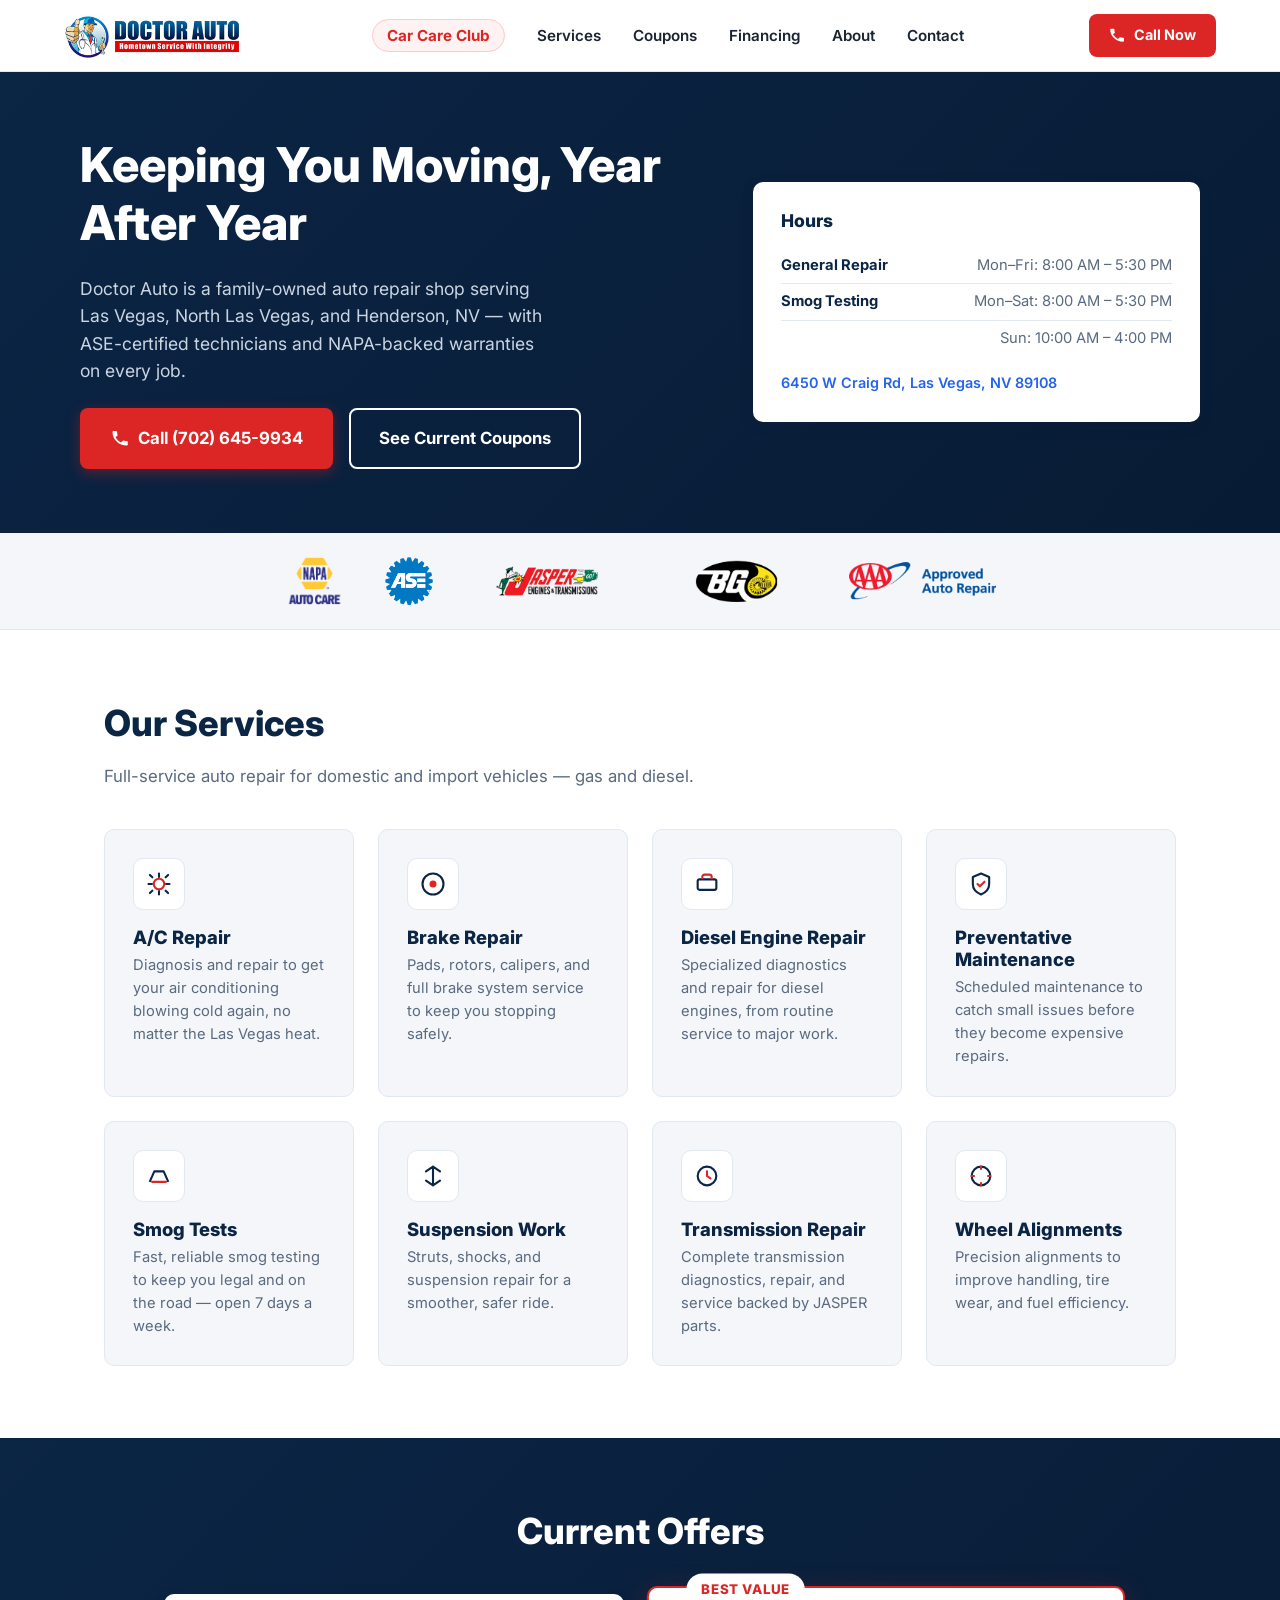
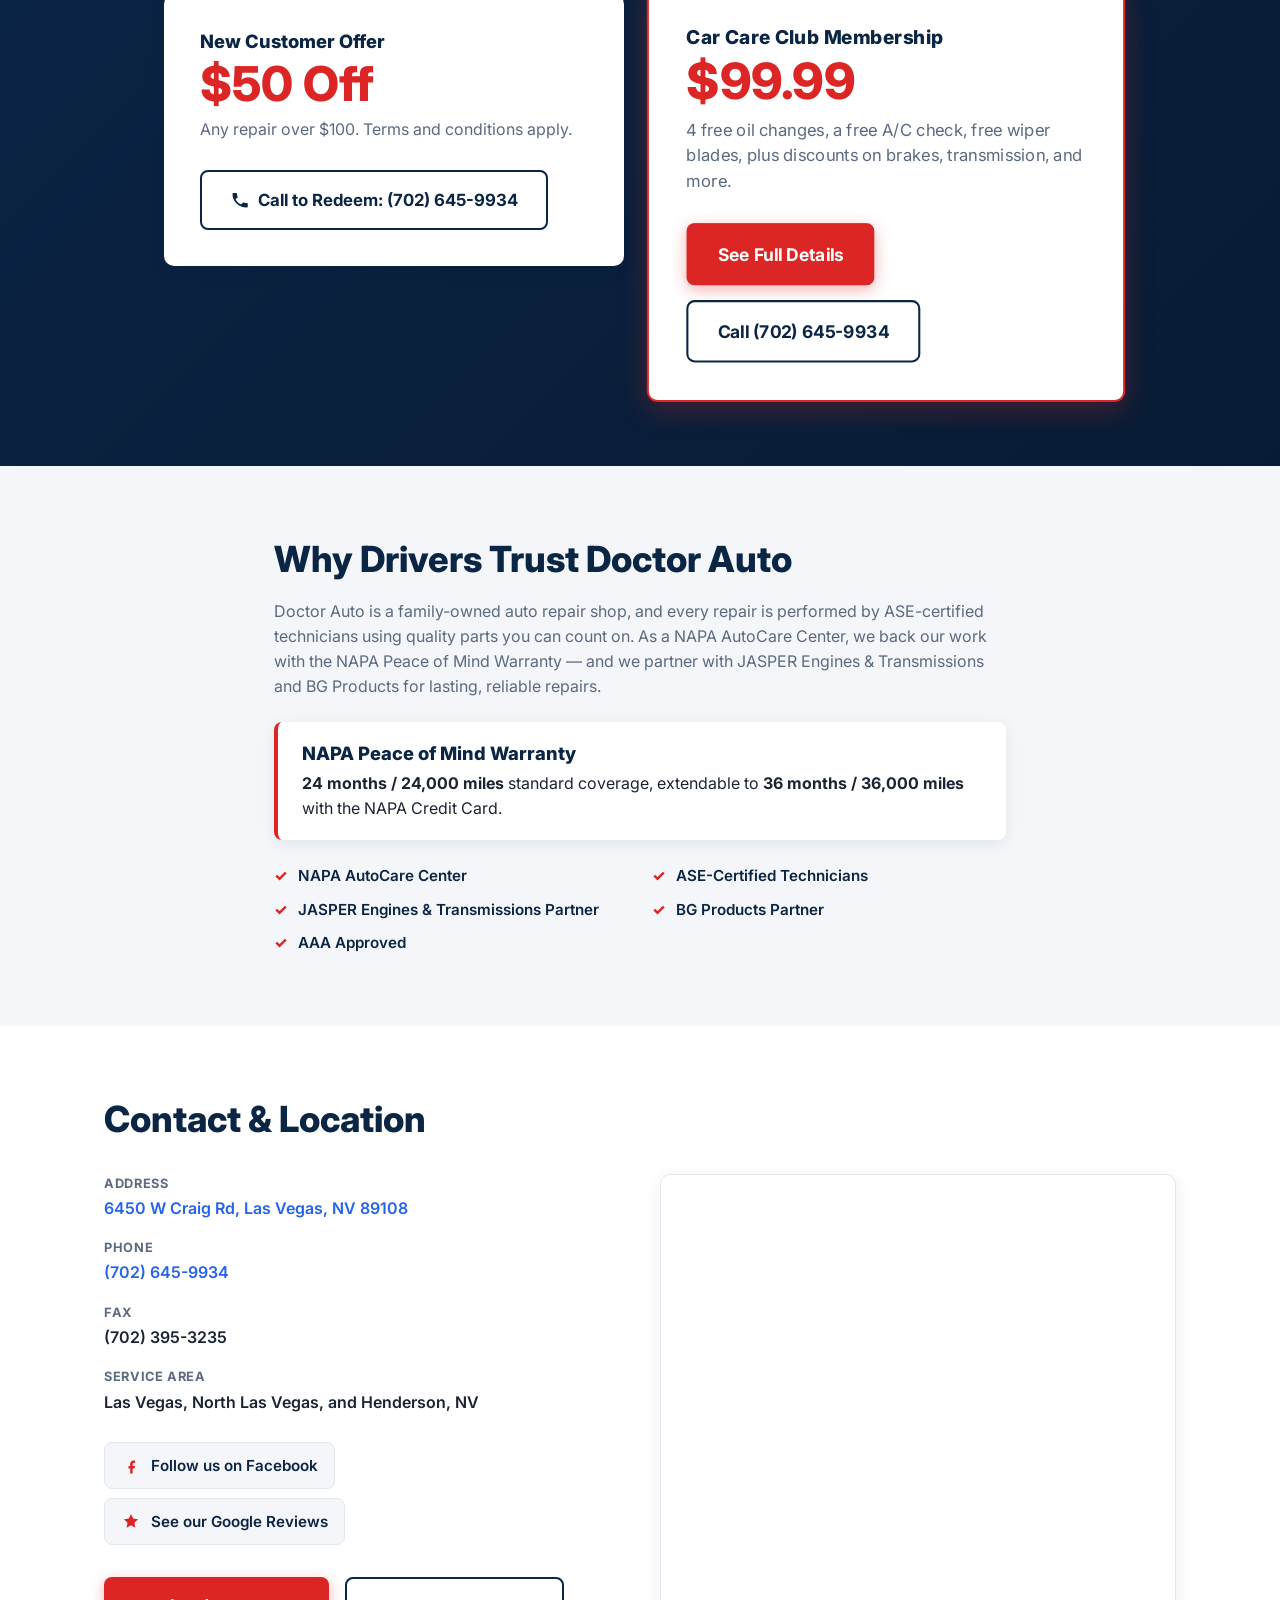
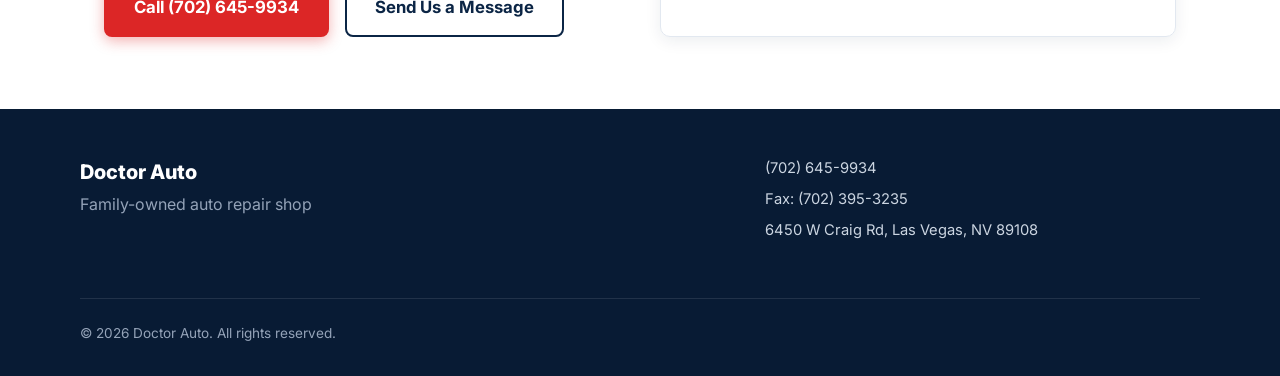
==== commit 164b274b: "Update 1.1" ====
--- a/index.html
+++ b/index.html
@@ -50,7 +50,7 @@
   <section class="hero" id="top">
     <div class="hero-inner">
       <div class="hero-copy">
-        <h1>Honest Auto Repair, Done Right the First Time</h1>
+        <h1>Keeping You Moving, Year After Year</h1>
         <p class="hero-sub">Doctor Auto is a family-owned auto repair shop serving Las Vegas, North Las Vegas, and Henderson, NV &mdash; with ASE-certified technicians and NAPA-backed warranties on every job.</p>
         <div class="hero-cta">
           <a class="btn btn-primary btn-lg" href="tel:+17026459934">
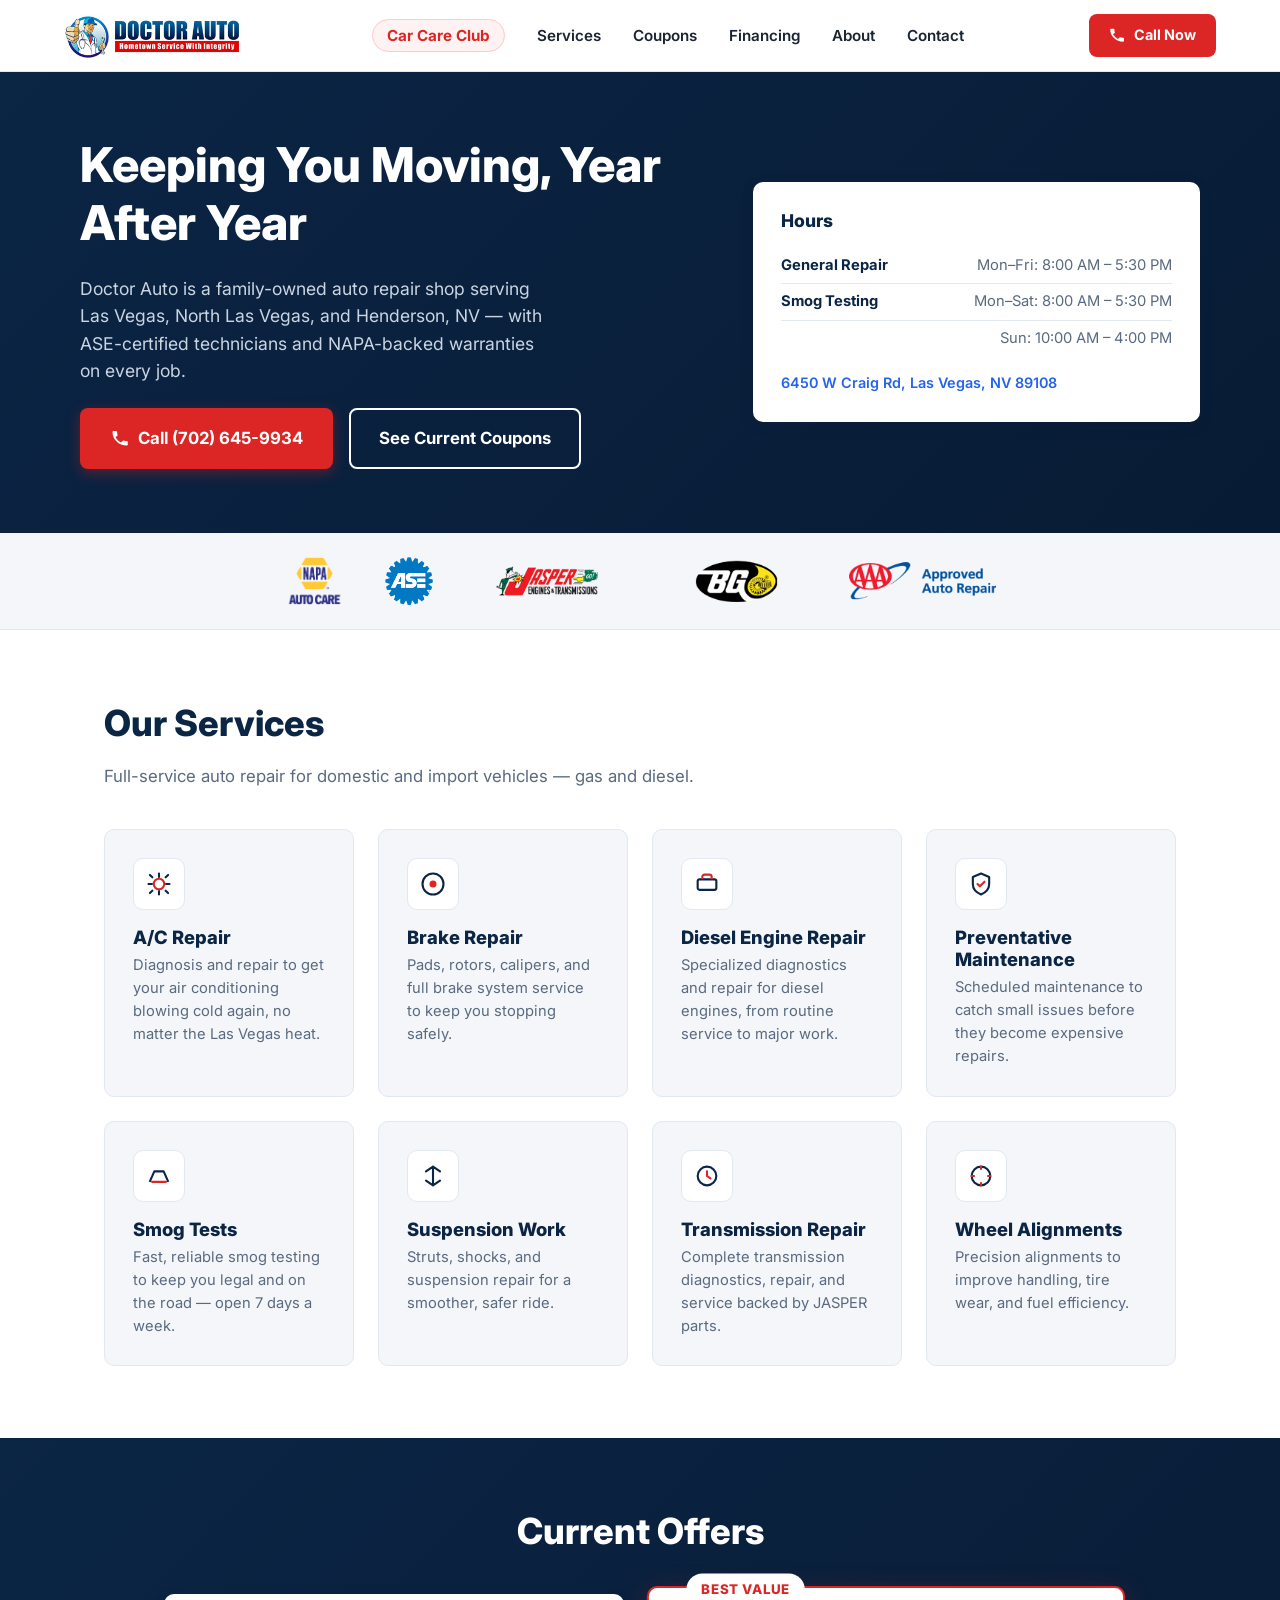
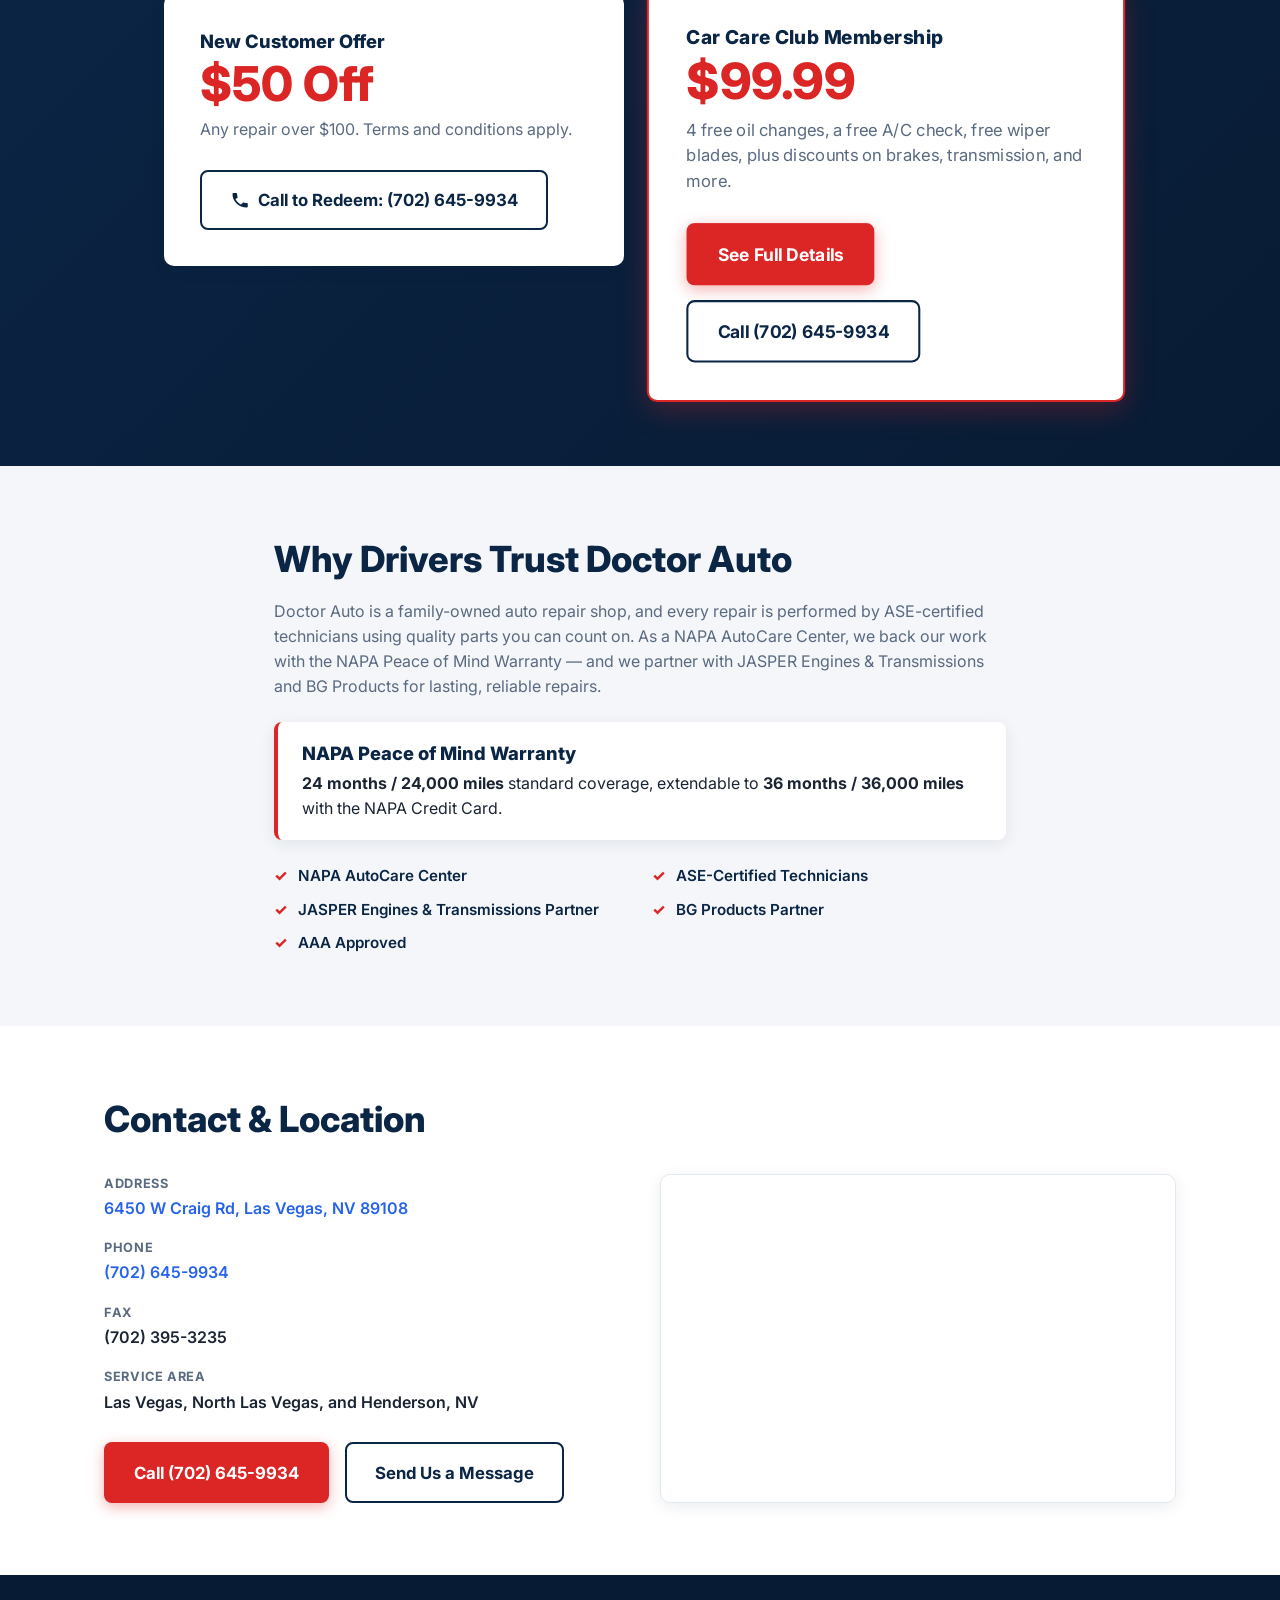
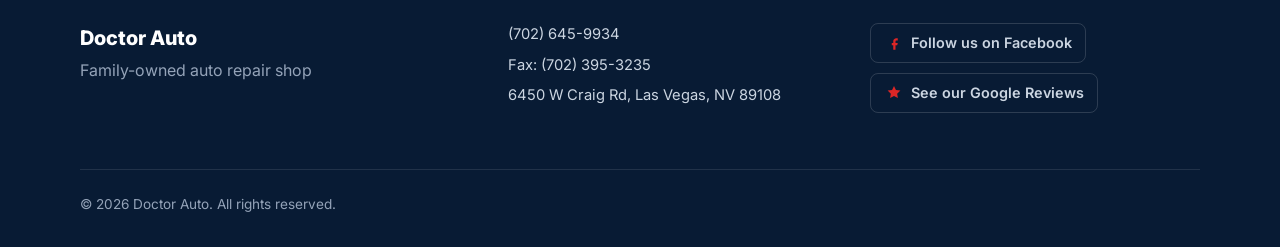
==== commit 0bfc017e: "Update 1.2" ====
--- a/index.html
+++ b/index.html
@@ -251,21 +251,6 @@
             </li>
           </ul>
 
-          <ul class="social-links" aria-label="Doctor Auto on social media">
-            <li>
-              <a href="https://www.facebook.com/DrAutoCraigRd" target="_blank" rel="noopener noreferrer" aria-label="Doctor Auto on Facebook">
-                <svg aria-hidden="true" width="20" height="20" viewBox="0 0 24 24" fill="none"><path d="M15 8.5h2V5.5h-2c-2.2 0-4 1.8-4 4V12H9v3h2v6h3v-6h2.3l.7-3H14v-2c0-.6.4-1.5 1-1.5z" fill="currentColor"/></svg>
-                Follow us on Facebook
-              </a>
-            </li>
-            <li>
-              <a href="https://www.google.com/search?q=Doctor+Auto+Las+Vegas+Reviews" target="_blank" rel="noopener noreferrer" aria-label="Doctor Auto reviews on Google">
-                <svg aria-hidden="true" width="20" height="20" viewBox="0 0 24 24" fill="none"><path d="M12 2.5l2.6 5.4 5.9.8-4.3 4.2 1 5.9L12 15.9l-5.2 2.9 1-5.9-4.3-4.2 5.9-.8L12 2.5z" fill="currentColor"/></svg>
-                See our Google Reviews
-              </a>
-            </li>
-          </ul>
-
           <div class="contact-cta-row">
             <a class="btn btn-primary btn-lg" href="tel:+17026459934">Call (702) 645-9934</a>
             <a class="btn btn-outline btn-lg" href="contact.html">Send Us a Message</a>
@@ -297,6 +282,20 @@
       <li>Fax: (702) 395-3235</li>
       <li><a href="https://maps.google.com/?q=6450+W+Craig+Rd,+Las+Vegas,+NV+89108" target="_blank" rel="noopener noreferrer">6450 W Craig Rd, Las Vegas, NV 89108</a></li>
     </ul>
+    <ul class="footer-social" aria-label="Doctor Auto on social media">
+      <li>
+        <a href="https://www.facebook.com/DrAutoCraigRd" target="_blank" rel="noopener noreferrer" aria-label="Doctor Auto on Facebook">
+          <svg aria-hidden="true" width="18" height="18" viewBox="0 0 24 24" fill="none"><path d="M15 8.5h2V5.5h-2c-2.2 0-4 1.8-4 4V12H9v3h2v6h3v-6h2.3l.7-3H14v-2c0-.6.4-1.5 1-1.5z" fill="currentColor"/></svg>
+          Follow us on Facebook
+        </a>
+      </li>
+      <li>
+        <a href="https://www.google.com/search?q=Doctor+Auto+Las+Vegas+Reviews" target="_blank" rel="noopener noreferrer" aria-label="Doctor Auto reviews on Google">
+          <svg aria-hidden="true" width="18" height="18" viewBox="0 0 24 24" fill="none"><path d="M12 2.5l2.6 5.4 5.9.8-4.3 4.2 1 5.9L12 15.9l-5.2 2.9 1-5.9-4.3-4.2 5.9-.8L12 2.5z" fill="currentColor"/></svg>
+          See our Google Reviews
+        </a>
+      </li>
+    </ul>
     <p class="footer-copy">&copy; <span id="year"></span> Doctor Auto. All rights reserved.</p>
   </div>
 </footer>
--- a/styles.css
+++ b/styles.css
@@ -320,17 +320,6 @@
 .contact-info > .btn { align-self: flex-start; }
 .contact-cta-row { display: flex; flex-wrap: wrap; gap: 1rem; }
 
-.social-links { display: flex; flex-direction: column; gap: 0.6rem; margin-bottom: 2rem; }
-.social-links a {
-  display: inline-flex; align-items: center; gap: 0.6rem;
-  font-weight: 600; font-size: 0.95rem; color: var(--navy);
-  background: var(--bg-alt); border: 1px solid var(--border);
-  padding: 0.65rem 1rem; border-radius: 8px; width: fit-content;
-  transition: background-color 0.15s ease, border-color 0.15s ease, transform 0.15s ease;
-}
-.social-links a:hover { background: #fff; border-color: var(--blue); transform: translateY(-1px); }
-.social-links svg { color: var(--red); flex-shrink: 0; }
-
 .map-wrap {
   min-height: 320px; border-radius: var(--radius); overflow: hidden;
   box-shadow: var(--shadow); border: 1px solid var(--border);
@@ -370,13 +359,23 @@
 .site-footer { background: var(--navy-dark); color: #cbd5e1; padding: 3rem 1.5rem 2rem; }
 .footer-inner {
   max-width: 1120px; margin: 0 auto;
-  display: grid; grid-template-columns: 1.5fr 1fr; gap: 2rem;
+  display: grid; grid-template-columns: 1.2fr 1fr 1fr; gap: 2rem;
 }
 .footer-brand .logo-text { color: #fff; }
 .footer-brand p { color: #94a3b8; margin: 0.25rem 0 0; }
 .footer-contact { display: flex; flex-direction: column; gap: 0.5rem; font-size: 0.92rem; }
 .footer-contact a { color: #cbd5e1; }
 .footer-contact a:hover { color: #fff; text-decoration: underline; }
+.footer-social { display: flex; flex-direction: column; gap: 0.6rem; align-items: flex-start; }
+.footer-social a {
+  display: inline-flex; align-items: center; gap: 0.5rem;
+  font-size: 0.9rem; font-weight: 600; color: #cbd5e1;
+  border: 1px solid rgba(255,255,255,0.15); border-radius: 8px;
+  padding: 0.5rem 0.85rem;
+  transition: color 0.15s ease, border-color 0.15s ease;
+}
+.footer-social a:hover { color: #fff; border-color: #fff; }
+.footer-social svg { color: var(--red); flex-shrink: 0; }
 .footer-copy {
   grid-column: 1 / -1; margin: 1.5rem 0 0; padding-top: 1.5rem;
   border-top: 1px solid rgba(255,255,255,0.1); font-size: 0.85rem; color: #94a3b8;
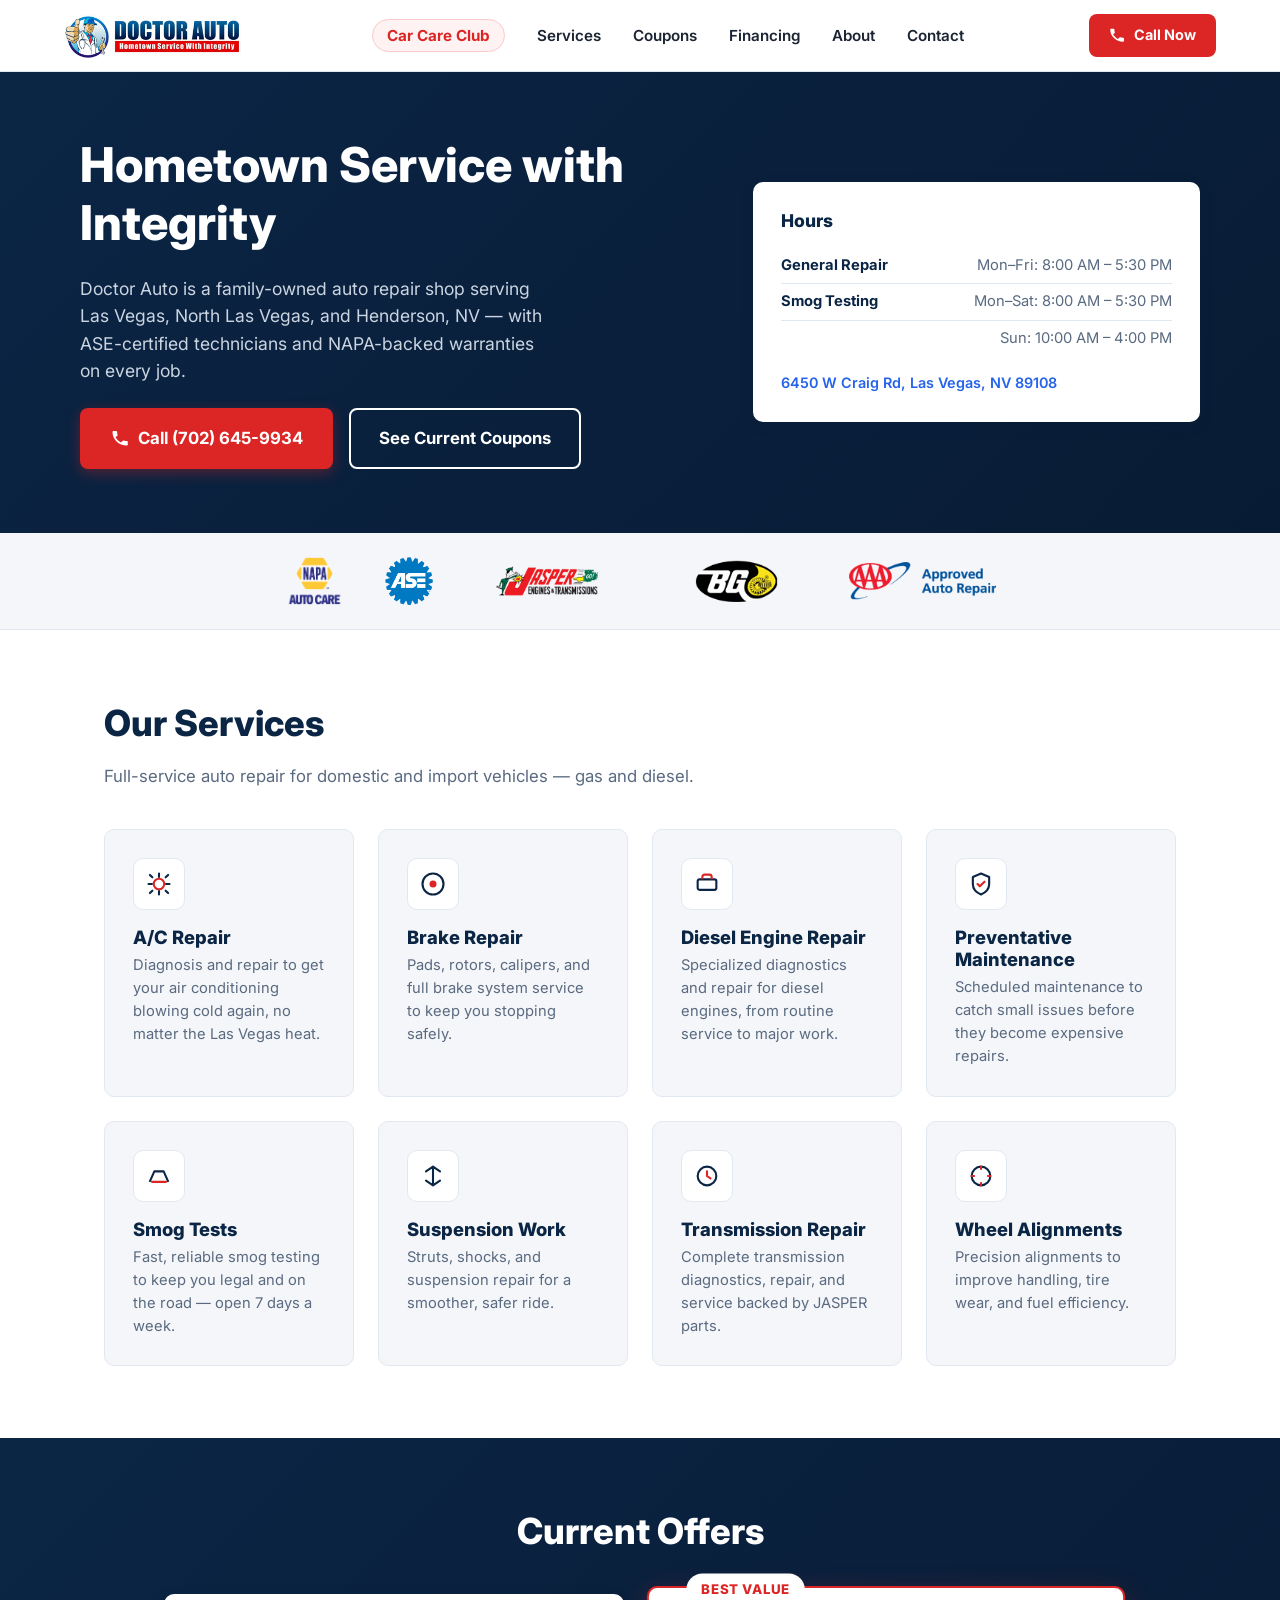
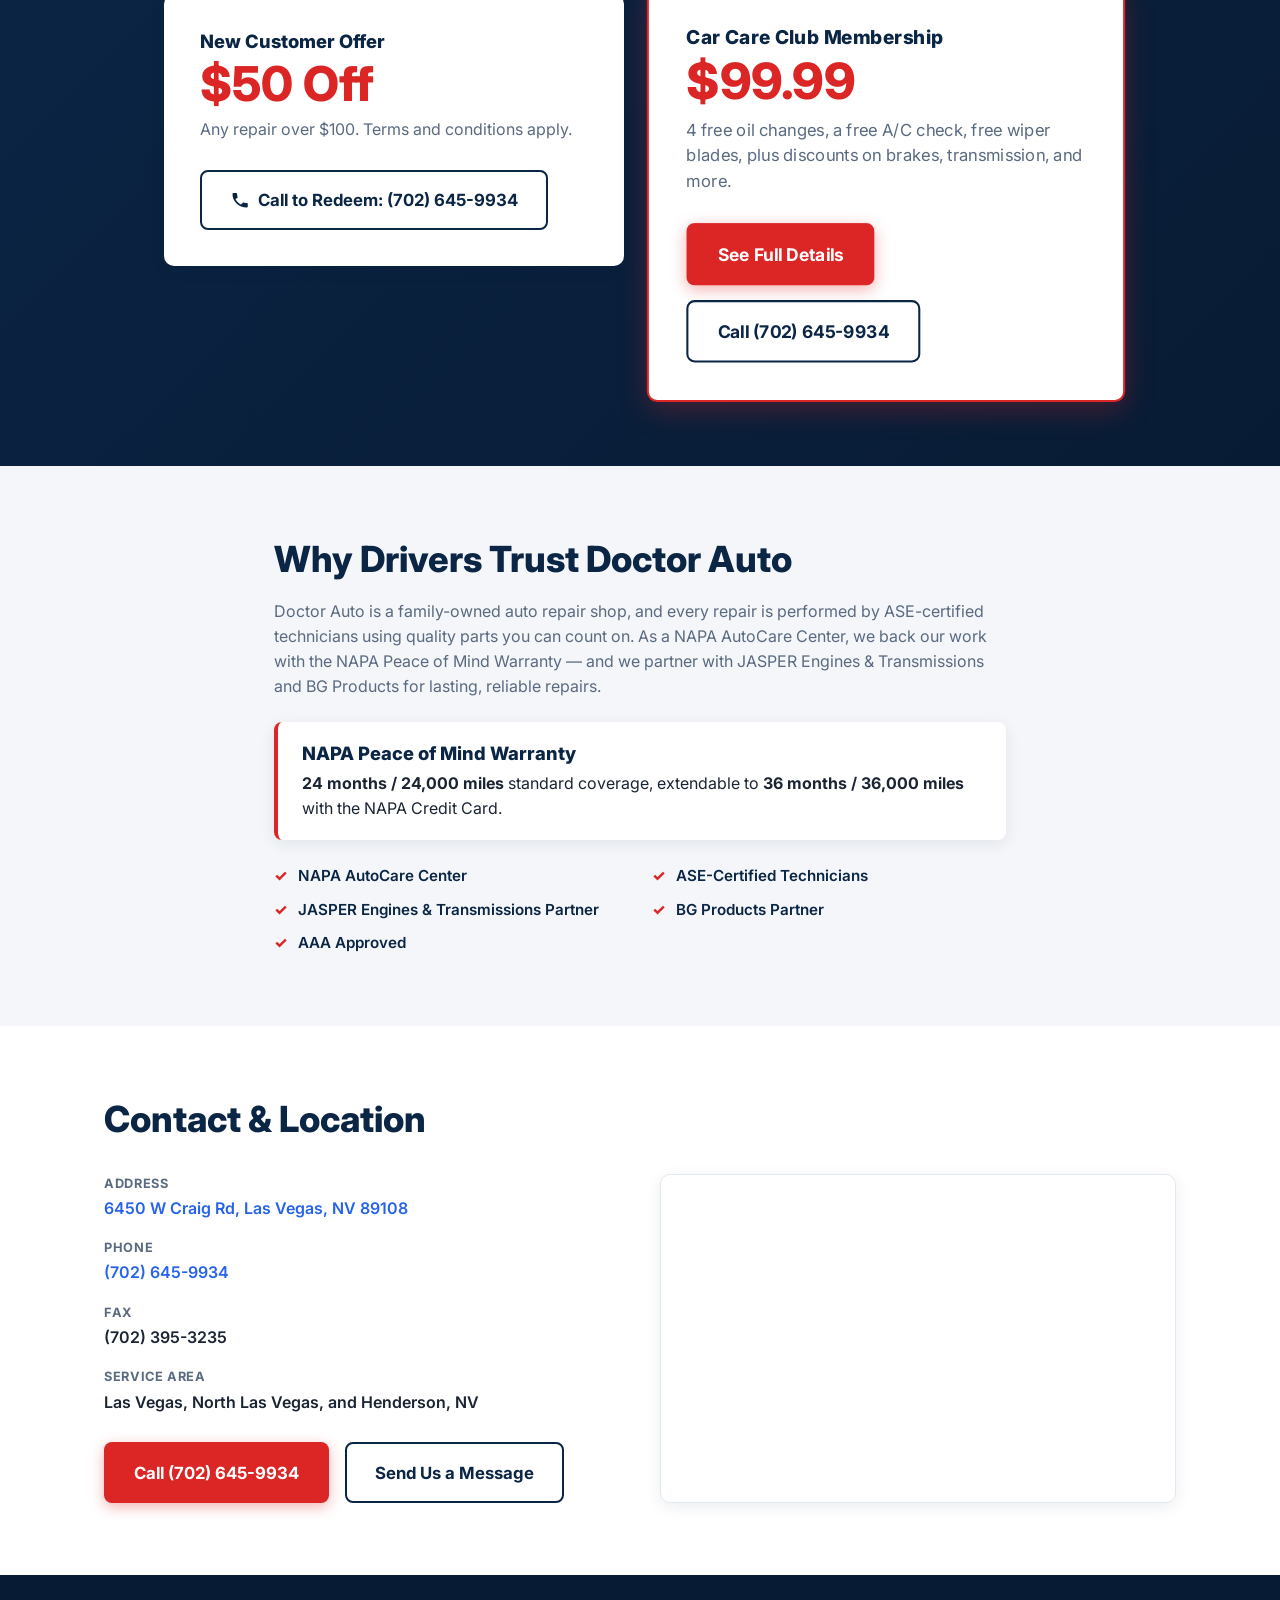
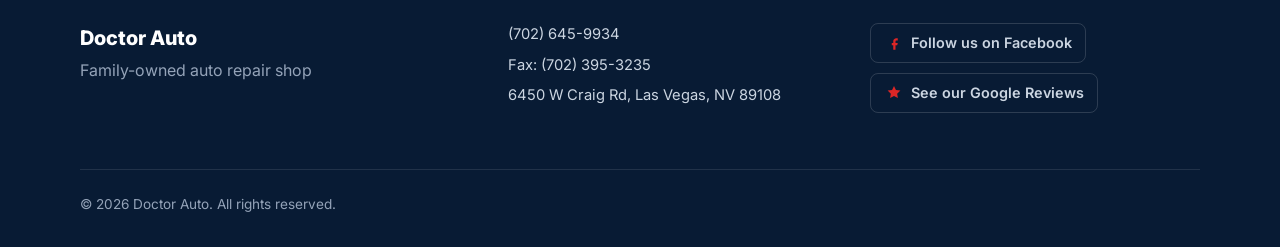
==== commit 0cadb0e7: "Update 1.5" ====
--- a/index.html
+++ b/index.html
@@ -50,7 +50,7 @@
   <section class="hero" id="top">
     <div class="hero-inner">
       <div class="hero-copy">
-        <h1>Keeping You Moving, Year After Year</h1>
+        <h1>Hometown Service with Integrity</h1>
         <p class="hero-sub">Doctor Auto is a family-owned auto repair shop serving Las Vegas, North Las Vegas, and Henderson, NV &mdash; with ASE-certified technicians and NAPA-backed warranties on every job.</p>
         <div class="hero-cta">
           <a class="btn btn-primary btn-lg" href="tel:+17026459934">
--- a/styles.css
+++ b/styles.css
@@ -102,9 +102,9 @@
 .header-actions { display: flex; align-items: center; gap: 1rem; }
 
 .menu-toggle {
-  display: none; flex-direction: column; justify-content: center; gap: 5px;
-  width: 40px; height: 40px; background: none; border: none; cursor: pointer;
-  padding: 0;
+  display: none; flex-direction: column; justify-content: center; align-items: center; gap: 5px;
+  width: 48px; height: 48px; background: none; border: none; cursor: pointer;
+  padding: 0; -webkit-tap-highlight-color: rgba(11, 37, 69, 0.15);
 }
 .menu-toggle span {
   display: block; width: 24px; height: 2.5px; background: var(--navy);
@@ -192,7 +192,7 @@
 .promo-card {
   background: #fff; color: var(--text);
   border-radius: var(--radius); padding: 2.25rem;
-  box-shadow: var(--shadow);
+  box-shadow: var(--shadow); min-width: 0;
 }
 .promo-card h3 { margin-bottom: 0.5rem; }
 .promo-card .promo-amount {
@@ -412,9 +412,9 @@
     border-bottom: 1px solid var(--border);
   }
   .menu-toggle { display: flex; }
-  .header-actions { gap: 0.5rem; }
+  .header-actions { gap: 0.75rem; }
   .btn-call span { display: none; }
-  .btn-call { padding: 0.6rem; border-radius: 50%; }
+  .btn-call { width: 44px; height: 44px; padding: 0; border-radius: 50%; display: inline-flex; align-items: center; justify-content: center; }
   .btn-call svg { margin: 0; }
   .logo-img { height: 34px; }
 }
@@ -434,4 +434,8 @@
   .hours-card { padding: 1.25rem; }
   .hours-card h2 { font-size: 1rem; margin-bottom: 0.6rem; }
   .hours-row { padding: 0.3rem 0; font-size: 0.85rem; }
-}
+
+  .promo-inner { padding: 3rem 1.25rem; }
+  .promo-card { padding: 1.5rem; }
+  .promo-card .btn { white-space: normal; text-align: center; }
+}
